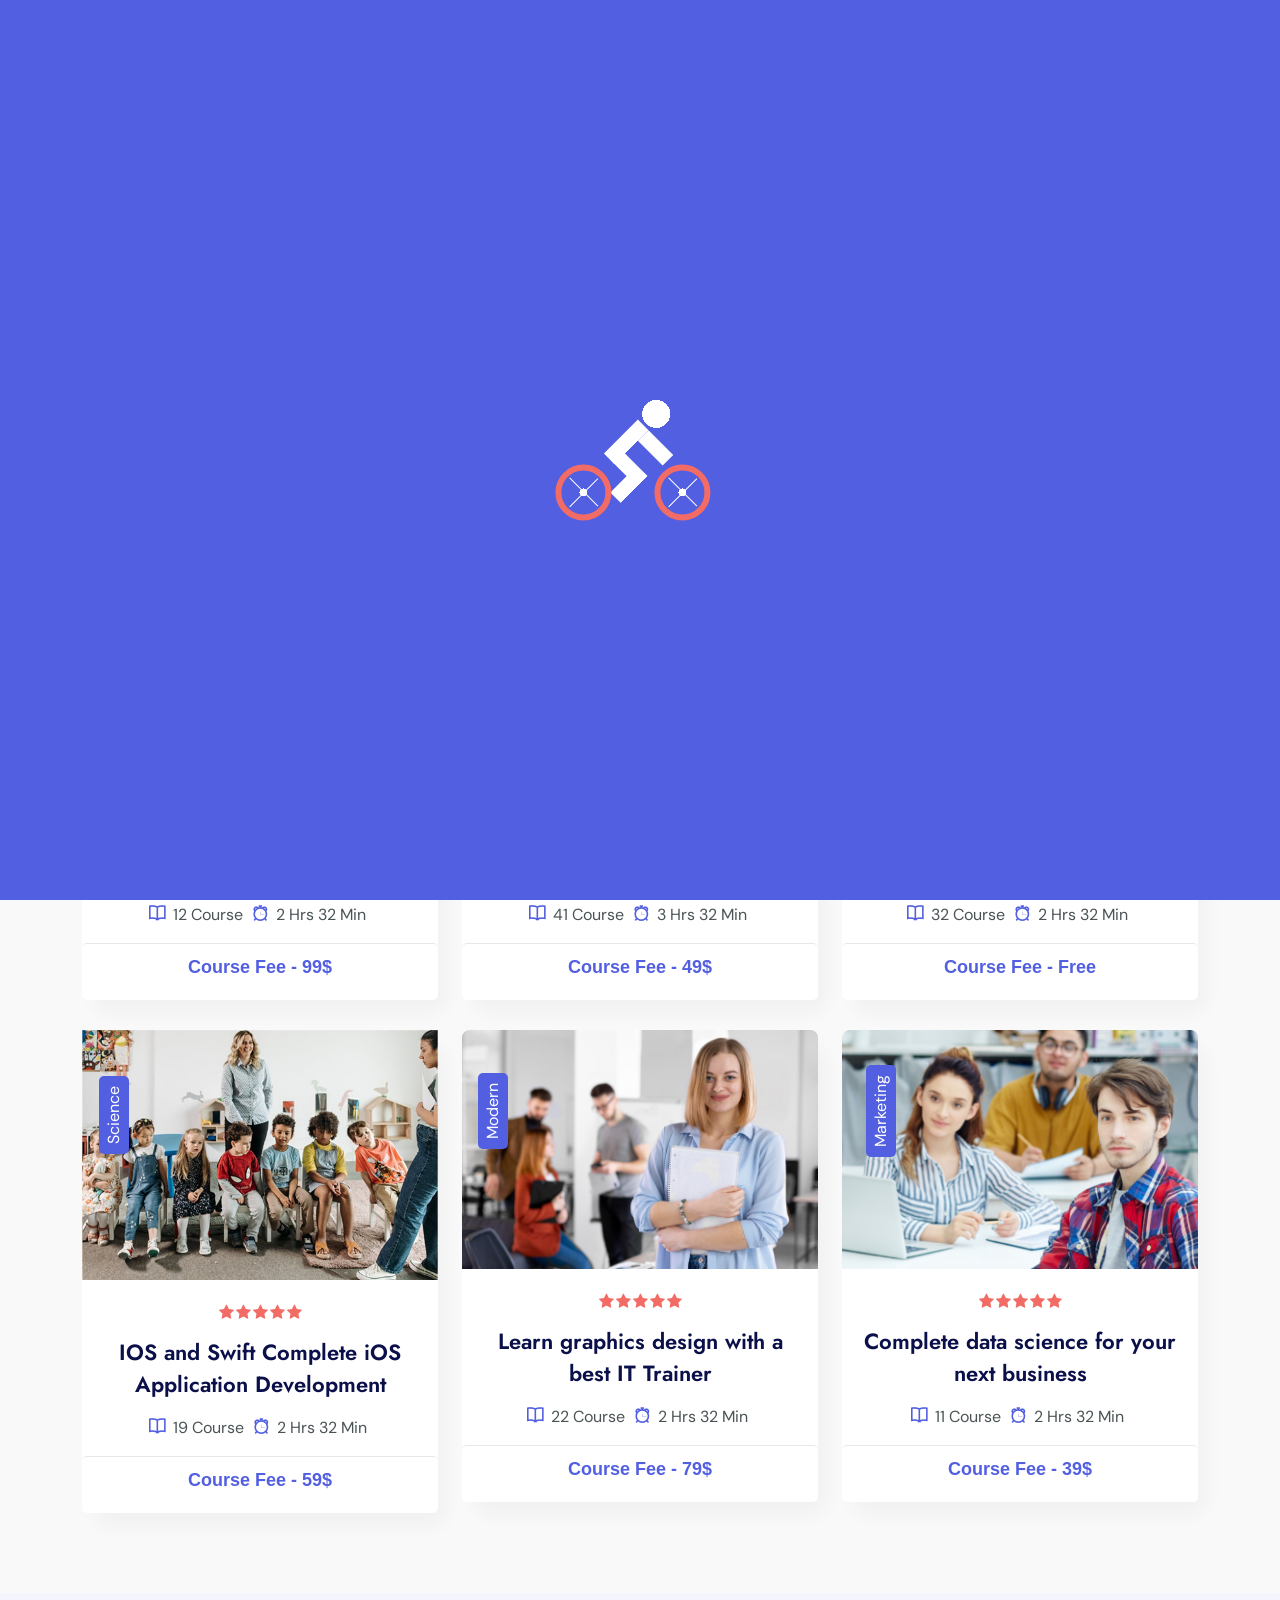
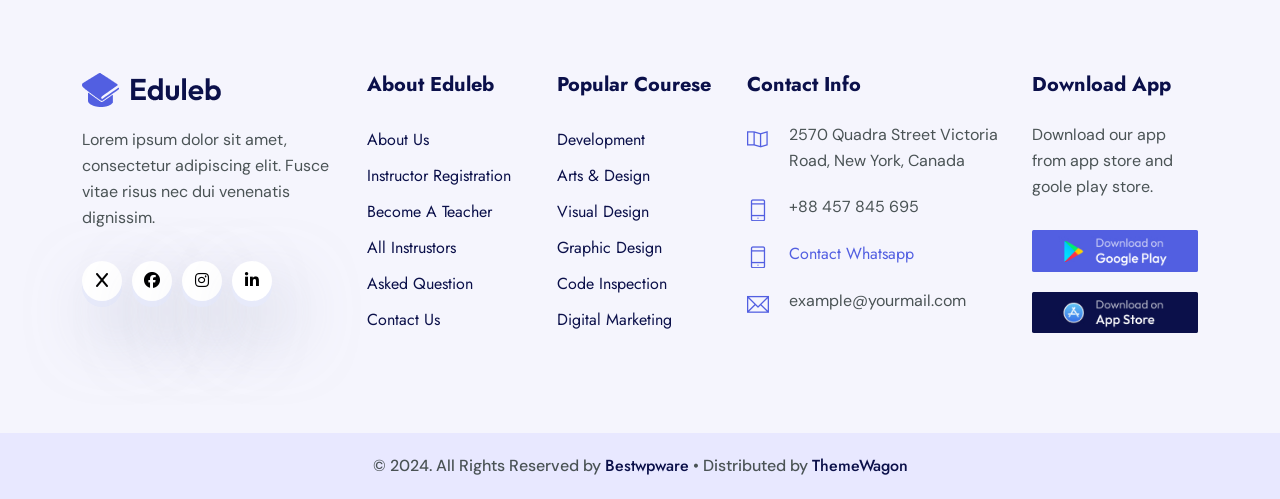
==== eduleb/etki-basarilar.html @ d85e1b31 "Dosya yapısı oluşturuldu ve sayfa altyapıları eklendi" ====
<!DOCTYPE html>
<html lang="en">

	<head>
		<!-- Meta -->
		<meta charset="utf-8">
		<meta http-equiv="X-UA-Compatible" content="IE=edge">
		<meta name="viewport" content="width=device-width, initial-scale=1, shrink-to-fit=no">
		<!-- The above 3 meta tags *must* come first in the head; any other head content must come *after* these tags -->
		<meta name="description" content="Eduleb - Education HTML Template">
		<meta name="keywords" content="agency, business, corporate, creative, html5, modern, multipurpose, One Page, parallax, startup">		
		<!-- SITE TITLE -->
		<title>Eduleb - Education HTML Template</title>			
		<!-- Latest Bootstrap min CSS -->
		<link rel="stylesheet" href="assets/bootstrap/css/bootstrap.min.css">		
		<!-- Google Font -->
		<link href="https://fonts.googleapis.com/css2?family=DM+Sans:ital,opsz,wght@0,9..40,100..1000;1,9..40,100..1000&display=swap" rel="stylesheet">
		<link href="https://fonts.googleapis.com/css2?family=Jost:ital,wght@0,100..900;1,100..900&display=swap" rel="stylesheet">
		<!-- Font Awesome CSS -->
		<link rel="stylesheet" href="https://cdnjs.cloudflare.com/ajax/libs/font-awesome/6.5.2/css/all.min.css">
		<link rel="stylesheet" href="assets/fonts/font-awesome.min.css">
		<link rel="stylesheet" href="assets/fonts/themify-icons.css">
		<!--- owl carousel Css-->
		<link rel="stylesheet" href="assets/owlcarousel/css/owl.carousel.css">
		<link rel="stylesheet" href="assets/owlcarousel/css/owl.theme.css">	
		<!--jquery-simple-mobilemenu Css-->
        <link rel="stylesheet" href="assets/css/jquery-simple-mobilemenu.css">			
		<!-- MAGNIFIC CSS -->
		<link rel="stylesheet" href="assets/css/magnific-popup.css">		
		<!-- animate CSS -->
		<link rel="stylesheet" href="assets/css/animate.css">	
		<!-- Style CSS -->					
		<link rel="stylesheet" href="assets/css/style.css">					
		<!-- HTML5 shim and Respond.js IE8 support of HTML5 elements and media queries -->
		<!-- WARNING: Respond.js doesn't work if you view the page via file:// -->
		<!--[if lt IE 9]>
		  <script src="https://oss.maxcdn.com/html5shiv/3.7.2/html5shiv.min.js"></script>
		  <script src="https://oss.maxcdn.com/respond/1.4.2/respond.min.js"></script>
		<![endif]-->
	</head>
	
    <body data-spy="scroll" data-offset="80">

		<!-- START PRELOADER -->
		<div class="preloaders">
			<span class="loader"></span>
		</div>
		<!-- END PRELOADER -->		

		<!-- START NAVBAR -->  
		<div id="navigation" class="navbar-light bg-faded site-navigation">
			<div class="container-fluid">
				<div class="row">
					<div class="col-20 align-self-center">
						<div class="site-logo">
							<a href="index.html"><img src="assets/img/logo.png" alt=""></a>          				
						</div>
					</div><!--- END Col -->
					
					<div class="col-60 d-flex">
						<nav id="main-menu">
							<ul>
								<li class="menu-item-has-children"><a href="#">Home</a>
									<ul>										
										<li><a href="index.html">Home 01</a></li>
										<li><a href="index2.html">Home 02</a></li>
									</ul>
								</li>
								<li><a href="about.html">About</a></li>				  				  
								<li class="menu-item-has-children"><a href="course.html">Course</a>
									<ul>										
										<li><a href="course.html">Course</a></li>
										<li><a href="course_details.html">Course Details</a></li>
									</ul>
								</li>								
								<li class="menu-item-has-children"><a href="#">Pages</a>
									<ul>										
										<li><a href="instructor.html">Instructor</a></li>
										<li><a href="ins_details.html">Instructor Details</a></li>
										<li><a href="pricing.html">Pricing Plan</a></li>
										<li><a href="faq.html">Faq Page</a></li>			
										<li><a href="404.html">404</a></li>				
									</ul>
								</li>							
								<li class="menu-item-has-children"><a href="blog.html">Blog</a>
									<ul>										
										<li><a href="blog.html">Blog</a></li>
										<li><a href="blog_single.html">Blog Details</a></li>
									</ul>
								</li>							  
								<li><a href="contact.html">Contact</a></li>
							</ul>
						</nav>
					</div><!--- END Col -->
					
					<div class="col-20 d-none d-xl-block text-end align-self-center">
						<a href="#" class="header-btn">Sign In</a>
						<a href="contact.html" class="btn_one">Sign Up</a>
					</div><!--- END Col -->
					
					<ul class="mobile_menu">						
						<li><a href="#">Home</a>
							<ul class="sub-menu">										
								<li><a href="index.html">Home 01</a></li>
								<li><a href="index2.html">Home 02</a></li>						
							</ul>
						</li>	
						<li><a href="about.html">About</a></li>						
						<li><a href="#">Course</a>
							<ul class="sub-menu">										
								<li><a href="course.html">Course</a></li>
								<li><a href="course_details.html">Course Deails</a></li>									
							</ul>
						</li>
						<li><a href="#">Pages</a>
							<ul class="sub-menu">									
								<li><a href="instructor.html">Instructor</a></li>
								<li><a href="ins_details.html">Instructor Details</a></li>
								<li><a href="pricing.html">Pricing Plan</a></li>
								<li><a href="faq.html">Faq Page</a></li>			
								<li><a href="404.html">404</a></li>							
							</ul>
						</li>			
						<li><a href="blog.html">Blog</a>
							<ul class="sub-menu">										
								<li><a href="blog.html">Blog</a></li>
								<li><a href="blog_single.html">Blog Details</a></li>
							</ul>
						</li>						
						<li><a href="contact.html">Contact</a></li>
					</ul>			
				</div><!--- END ROW -->
			</div><!--- END CONTAINER -->
		</div> 	  
		<!-- END NAVBAR -->		

		<!-- START SECTION TOP -->
		<section class="section-top">
			<div class="container">
				<div class="col-lg-10 offset-lg-1 text-center">
					<div class="section-top-title wow fadeInRight" data-wow-duration="1s" data-wow-delay="0.3s" data-wow-offset="0">
						<h1>All Course</h1>
						<ul>
							<li><a href="index.html">Home</a></li>
							<li> / Course</li>
						</ul>
					</div><!-- //.HERO-TEXT -->
				</div><!--- END COL -->
			</div><!--- END CONTAINER -->
		</section>	
		<!-- END SECTION TOP -->
		
		<!-- START COURSE -->
		<section class="home_course section-padding">
			<div class="container">			
				<div class="row">
					<div class="col-lg-4 col-sm-6 col-xs-12">
						<div class="single_course">
							<div class="single_c_img">
								<img src="assets/img/course/1.png" class="img-fluid" alt="course-image" />
								<span>Education</span>
							</div>
							<i class="fa fa-star"></i><i class="fa fa-star"></i><i class="fa fa-star"></i><i class="fa fa-star"></i><i class="fa fa-star"></i>
							<h4><a href="course.html">Complete User fundamentals beginners to advanced</a></h4>
							<p><span class="ti-book"> </span> 12 Course</p>
							<p><span class="ti-alarm-clock"> </span>2 Hrs 32 Min</p>
							<div class="price">Course Fee - 99$</div>
						</div>
					</div><!-- END COL -->
					<div class="col-lg-4 col-sm-6 col-xs-12">
						<div class="single_course">
							<div class="single_c_img">
								<img src="assets/img/course/2.png" class="img-fluid" alt="course-image" />
								<span>UI/UX</span>
							</div>
							<i class="fa fa-star"></i><i class="fa fa-star"></i><i class="fa fa-star"></i><i class="fa fa-star"></i><i class="fa fa-star"></i>
							<h4><a href="course.html">Advanced Android 12 & Kotlin Development Course</a></h4>
							<p><span class="ti-book"> </span> 41 Course</p>
							<p><span class="ti-alarm-clock"> </span>3 Hrs 32 Min</p>
							<div class="price">Course Fee - 49$</div>
						</div>
					</div><!-- END COL -->
					<div class="col-lg-4 col-sm-6 col-xs-12">
						<div class="single_course">
							<div class="single_c_img">
								<img src="assets/img/course/3.png" class="img-fluid" alt="course-image" />
								<span>Lifestyle</span>
							</div>
							<i class="fa fa-star"></i><i class="fa fa-star"></i><i class="fa fa-star"></i><i class="fa fa-star"></i><i class="fa fa-star"></i>
							<h4><a href="course.html">Complete HTML, CSS and Javascript Course</a></h4>
							<p><span class="ti-book"> </span> 32 Course</p>
							<p><span class="ti-alarm-clock"> </span>2 Hrs 32 Min</p>
							<div class="price">Course Fee - Free</div>
						</div>
					</div><!-- END COL -->
					<div class="col-lg-4 col-sm-6 col-xs-12">
						<div class="single_course">
							<div class="single_c_img">
								<img src="assets/img/course/4.png" class="img-fluid" alt="course-image" />
								<span>Science</span>
							</div>
							<i class="fa fa-star"></i><i class="fa fa-star"></i><i class="fa fa-star"></i><i class="fa fa-star"></i><i class="fa fa-star"></i>
							<h4><a href="course.html">IOS and Swift Complete iOS Application Development</a></h4>
							<p><span class="ti-book"> </span> 19 Course</p>
							<p><span class="ti-alarm-clock"> </span>2 Hrs 32 Min</p>
							<div class="price">Course Fee - 59$</div>
						</div>
					</div><!-- END COL -->
					<div class="col-lg-4 col-sm-6 col-xs-12">
						<div class="single_course">
							<div class="single_c_img">
								<img src="assets/img/course/5.png" class="img-fluid" alt="course-image" />
								<span>Modern</span>
							</div>
							<i class="fa fa-star"></i><i class="fa fa-star"></i><i class="fa fa-star"></i><i class="fa fa-star"></i><i class="fa fa-star"></i>
							<h4><a href="course.html">Learn graphics design with a best IT Trainer</a></h4>
							<p><span class="ti-book"> </span> 22 Course</p>
							<p><span class="ti-alarm-clock"> </span>2 Hrs 32 Min</p>
							<div class="price">Course Fee - 79$</div>
						</div>
					</div><!-- END COL -->
					<div class="col-lg-4 col-sm-6 col-xs-12">
						<div class="single_course">
							<div class="single_c_img">
								<img src="assets/img/course/6.png" class="img-fluid" alt="course-image" />
								<span>Marketing</span>
							</div>
							<i class="fa fa-star"></i><i class="fa fa-star"></i><i class="fa fa-star"></i><i class="fa fa-star"></i><i class="fa fa-star"></i>
							<h4><a href="course.html">Complete data science for your next business</a></h4>
							<p><span class="ti-book"> </span> 11 Course</p>
							<p><span class="ti-alarm-clock"> </span>2 Hrs 32 Min</p>
							<div class="price">Course Fee - 39$</div>
						</div>
					</div><!-- END COL -->						
				</div><!--- END ROW -->
			</div><!--- END CONTAINER -->		
		</section>
		<!-- END COURSE -->		
		
		<!-- START FOOTER -->
		<div class="footer section-padding">
			<div class="container">				
				<div class="row">						
					<div class="col-lg-3 col-sm-6 col-xs-12">
						<div class="single_footer">
							<a href="index.html"><img src="assets/img/logo.png" alt=""></a>         
							<p>Lorem ipsum dolor sit amet, consectetur adipiscing elit. Fusce vitae risus nec dui venenatis dignissim.</p>
							<div class="social_profile">
								<ul>
									<li><a class="f_facebook" href="#"><i class="fa-solid fa-x"></i></a></li>
									<li><a class="f_twitter" href="#"><i class="fa-brands fa-facebook-f"></i></a></li>
									<li><a class="f_instagram"href="#"><i class="fa-brands fa-instagram"></i></a></li>
									<li><a class="f_linkedin" href="#"><i class="fa-brands fa-linkedin-in"></i></a></li>
								</ul>
							</div>
						</div>			
					</div><!--- END COL -->						
					<div class="col-lg-2 col-sm-6 col-xs-12">
						<div class="single_footer">
							<h4>About Eduleb</h4>
							<ul>
								<li><a href="#">About us</a></li>
								<li><a href="#">Instructor Registration</a></li>
								<li><a href="#">Become A Teacher</a></li>
								<li><a href="#">All Instrustors</a></li>
								<li><a href="#">Asked Question</a></li>
								<li><a href="#">Contact us</a></li>
							</ul>
						</div>
					</div><!--- END COL -->	
					<div class="col-lg-2 col-sm-6 col-xs-12">
						<div class="single_footer">
							<h4>Popular Courese</h4>
							<ul>
								<li><a href="#">Development</a></li>
								<li><a href="#">Arts & design</a></li>
								<li><a href="#">Visual Design</a></li>
								<li><a href="#">Graphic Design</a></li>
								<li><a href="#">Code Inspection</a></li>						
								<li><a href="#">Digital Marketing</a></li>						
							</ul>
						</div>
					</div><!--- END COL -->
					<div class="col-lg-3 col-sm-6 col-xs-12">
						<div class="single_footer">
							<h4>Contact Info</h4>
							<div class="sf_contact">
								<span class="ti-map"></span>
								<p>2570 Quadra Street Victoria Road, New York, Canada</p>
							</div>
							<div class="sf_contact">
								<span class="ti-mobile"></span>
								<p>+88 457 845 695</p>
							</div>
							<div class="sf_contact">
								<span class="ti-mobile"></span>
								<p><a href="tel:+88457845695">Contact Whatsapp</a></p>
							</div>
							<div class="sf_contact">
								<span class="ti-email"></span>
								<p>example@yourmail.com</p>
							</div>
						</div>
					</div><!--- END COL -->						
					<div class="col-lg-2 col-sm-6 col-xs-12">
						<div class="single_footer">
							<h4>Download App</h4>
							<p>Download our app from app store and goole play store.</p>
							<a href="index.html"><img src="assets/img/google-play.jpg" class="foot_img" alt=""></a>  
							<a href="index.html"><img src="assets/img/app-store.jpg" class="foot_img" alt=""></a>  
						</div>
					</div><!--- END COL -->	
				</div><!--- END ROW -->					
			</div><!--- END CONTAINER -->
		</div>
		<!-- END FOOTER -->	

		<!-- START FOOTER COPYRIGHT -->	
		<div class="foot_copy">
			<div class="footer_copyright">
				<p>&copy; 2024. All Rights Reserved by <a href="https://bestwpware.com/">Bestwpware</a> • Distributed by <a href="https://themewagon.com">ThemeWagon</a></p>
			</div>	
		</div>
		<!-- END FOOTER COPYRIGHT -->	
	
	<!-- Latest jQuery -->
		<script src="assets/js/jquery-1.12.4.min.js"></script>
	<!-- Latest compiled and minified Bootstrap -->
		<script src="assets/bootstrap/js/bootstrap.min.js"></script>
	<!-- modernizer JS -->		
		<script src="assets/js/modernizr-2.8.3.min.js"></script>	
	<!-- jquery-simple-mobilemenu.min -->
		<script src="assets/js/jquery-simple-mobilemenu.js"></script>		
	<!-- owl-carousel min js  -->
		<script src="assets/owlcarousel/js/owl.carousel.min.js"></script>					
	<!-- magnific-popup js -->               
		<script src="assets/js/jquery.magnific-popup.min.js"></script>						
	<!-- countTo js -->
		<script src="assets/js/jquery.inview.min.js"></script>								
	<!-- scrolltopcontrol js -->
		<script src="assets/js/scrolltopcontrol.js"></script>			
	<!-- WOW - Reveal Animations When You Scroll -->
		<script src="assets/js/wow.min.js"></script>				
	<!-- scripts js -->
		<script src="assets/js/scripts.js"></script>
    </body>
</html>
---- eduleb/assets/fonts/themify-icons.css ----
@font-face {
	font-family: 'themify';
	src:url('../fonts/themify.eot?-fvbane');
	src:url('../fonts/themify.eot?#iefix-fvbane') format('embedded-opentype'),
		url('../fonts/themify.woff?-fvbane') format('woff'),
		url('../fonts/themify.ttf?-fvbane') format('truetype'),
		url('../fonts/themify.svg?-fvbane#themify') format('svg');
	font-weight: normal;
	font-style: normal;
}

[class^="ti-"], [class*=" ti-"] {
	font-family: 'themify';
	speak: none;
	font-style: normal;
	font-weight: normal;
	font-variant: normal;
	text-transform: none;
	line-height: 1;

	/* Better Font Rendering =========== */
	-webkit-font-smoothing: antialiased;
	-moz-osx-font-smoothing: grayscale;
}

.ti-wand:before {
	content: "\e600";
}
.ti-volume:before {
	content: "\e601";
}
.ti-user:before {
	content: "\e602";
}
.ti-unlock:before {
	content: "\e603";
}
.ti-unlink:before {
	content: "\e604";
}
.ti-trash:before {
	content: "\e605";
}
.ti-thought:before {
	content: "\e606";
}
.ti-target:before {
	content: "\e607";
}
.ti-tag:before {
	content: "\e608";
}
.ti-tablet:before {
	content: "\e609";
}
.ti-star:before {
	content: "\e60a";
}
.ti-spray:before {
	content: "\e60b";
}
.ti-signal:before {
	content: "\e60c";
}
.ti-shopping-cart:before {
	content: "\e60d";
}
.ti-shopping-cart-full:before {
	content: "\e60e";
}
.ti-settings:before {
	content: "\e60f";
}
.ti-search:before {
	content: "\e610";
}
.ti-zoom-in:before {
	content: "\e611";
}
.ti-zoom-out:before {
	content: "\e612";
}
.ti-cut:before {
	content: "\e613";
}
.ti-ruler:before {
	content: "\e614";
}
.ti-ruler-pencil:before {
	content: "\e615";
}
.ti-ruler-alt:before {
	content: "\e616";
}
.ti-bookmark:before {
	content: "\e617";
}
.ti-bookmark-alt:before {
	content: "\e618";
}
.ti-reload:before {
	content: "\e619";
}
.ti-plus:before {
	content: "\e61a";
}
.ti-pin:before {
	content: "\e61b";
}
.ti-pencil:before {
	content: "\e61c";
}
.ti-pencil-alt:before {
	content: "\e61d";
}
.ti-paint-roller:before {
	content: "\e61e";
}
.ti-paint-bucket:before {
	content: "\e61f";
}
.ti-na:before {
	content: "\e620";
}
.ti-mobile:before {
	content: "\e621";
}
.ti-minus:before {
	content: "\e622";
}
.ti-medall:before {
	content: "\e623";
}
.ti-medall-alt:before {
	content: "\e624";
}
.ti-marker:before {
	content: "\e625";
}
.ti-marker-alt:before {
	content: "\e626";
}
.ti-arrow-up:before {
	content: "\e627";
}
.ti-arrow-right:before {
	content: "\e628";
}
.ti-arrow-left:before {
	content: "\e629";
}
.ti-arrow-down:before {
	content: "\e62a";
}
.ti-lock:before {
	content: "\e62b";
}
.ti-location-arrow:before {
	content: "\e62c";
}
.ti-link:before {
	content: "\e62d";
}
.ti-layout:before {
	content: "\e62e";
}
.ti-layers:before {
	content: "\e62f";
}
.ti-layers-alt:before {
	content: "\e630";
}
.ti-key:before {
	content: "\e631";
}
.ti-import:before {
	content: "\e632";
}
.ti-image:before {
	content: "\e633";
}
.ti-heart:before {
	content: "\e634";
}
.ti-heart-broken:before {
	content: "\e635";
}
.ti-hand-stop:before {
	content: "\e636";
}
.ti-hand-open:before {
	content: "\e637";
}
.ti-hand-drag:before {
	content: "\e638";
}
.ti-folder:before {
	content: "\e639";
}
.ti-flag:before {
	content: "\e63a";
}
.ti-flag-alt:before {
	content: "\e63b";
}
.ti-flag-alt-2:before {
	content: "\e63c";
}
.ti-eye:before {
	content: "\e63d";
}
.ti-export:before {
	content: "\e63e";
}
.ti-exchange-vertical:before {
	content: "\e63f";
}
.ti-desktop:before {
	content: "\e640";
}
.ti-cup:before {
	content: "\e641";
}
.ti-crown:before {
	content: "\e642";
}
.ti-comments:before {
	content: "\e643";
}
.ti-comment:before {
	content: "\e644";
}
.ti-comment-alt:before {
	content: "\e645";
}
.ti-close:before {
	content: "\e646";
}
.ti-clip:before {
	content: "\e647";
}
.ti-angle-up:before {
	content: "\e648";
}
.ti-angle-right:before {
	content: "\e649";
}
.ti-angle-left:before {
	content: "\e64a";
}
.ti-angle-down:before {
	content: "\e64b";
}
.ti-check:before {
	content: "\e64c";
}
.ti-check-box:before {
	content: "\e64d";
}
.ti-camera:before {
	content: "\e64e";
}
.ti-announcement:before {
	content: "\e64f";
}
.ti-brush:before {
	content: "\e650";
}
.ti-briefcase:before {
	content: "\e651";
}
.ti-bolt:before {
	content: "\e652";
}
.ti-bolt-alt:before {
	content: "\e653";
}
.ti-blackboard:before {
	content: "\e654";
}
.ti-bag:before {
	content: "\e655";
}
.ti-move:before {
	content: "\e656";
}
.ti-arrows-vertical:before {
	content: "\e657";
}
.ti-arrows-horizontal:before {
	content: "\e658";
}
.ti-fullscreen:before {
	content: "\e659";
}
.ti-arrow-top-right:before {
	content: "\e65a";
}
.ti-arrow-top-left:before {
	content: "\e65b";
}
.ti-arrow-circle-up:before {
	content: "\e65c";
}
.ti-arrow-circle-right:before {
	content: "\e65d";
}
.ti-arrow-circle-left:before {
	content: "\e65e";
}
.ti-arrow-circle-down:before {
	content: "\e65f";
}
.ti-angle-double-up:before {
	content: "\e660";
}
.ti-angle-double-right:before {
	content: "\e661";
}
.ti-angle-double-left:before {
	content: "\e662";
}
.ti-angle-double-down:before {
	content: "\e663";
}
.ti-zip:before {
	content: "\e664";
}
.ti-world:before {
	content: "\e665";
}
.ti-wheelchair:before {
	content: "\e666";
}
.ti-view-list:before {
	content: "\e667";
}
.ti-view-list-alt:before {
	content: "\e668";
}
.ti-view-grid:before {
	content: "\e669";
}
.ti-uppercase:before {
	content: "\e66a";
}
.ti-upload:before {
	content: "\e66b";
}
.ti-underline:before {
	content: "\e66c";
}
.ti-truck:before {
	content: "\e66d";
}
.ti-timer:before {
	content: "\e66e";
}
.ti-ticket:before {
	content: "\e66f";
}
.ti-thumb-up:before {
	content: "\e670";
}
.ti-thumb-down:before {
	content: "\e671";
}
.ti-text:before {
	content: "\e672";
}
.ti-stats-up:before {
	content: "\e673";
}
.ti-stats-down:before {
	content: "\e674";
}
.ti-split-v:before {
	content: "\e675";
}
.ti-split-h:before {
	content: "\e676";
}
.ti-smallcap:before {
	content: "\e677";
}
.ti-shine:before {
	content: "\e678";
}
.ti-shift-right:before {
	content: "\e679";
}
.ti-shift-left:before {
	content: "\e67a";
}
.ti-shield:before {
	content: "\e67b";
}
.ti-notepad:before {
	content: "\e67c";
}
.ti-server:before {
	content: "\e67d";
}
.ti-quote-right:before {
	content: "\e67e";
}
.ti-quote-left:before {
	content: "\e67f";
}
.ti-pulse:before {
	content: "\e680";
}
.ti-printer:before {
	content: "\e681";
}
.ti-power-off:before {
	content: "\e682";
}
.ti-plug:before {
	content: "\e683";
}
.ti-pie-chart:before {
	content: "\e684";
}
.ti-paragraph:before {
	content: "\e685";
}
.ti-panel:before {
	content: "\e686";
}
.ti-package:before {
	content: "\e687";
}
.ti-music:before {
	content: "\e688";
}
.ti-music-alt:before {
	content: "\e689";
}
.ti-mouse:before {
	content: "\e68a";
}
.ti-mouse-alt:before {
	content: "\e68b";
}
.ti-money:before {
	content: "\e68c";
}
.ti-microphone:before {
	content: "\e68d";
}
.ti-menu:before {
	content: "\e68e";
}
.ti-menu-alt:before {
	content: "\e68f";
}
.ti-map:before {
	content: "\e690";
}
.ti-map-alt:before {
	content: "\e691";
}
.ti-loop:before {
	content: "\e692";
}
.ti-location-pin:before {
	content: "\e693";
}
.ti-list:before {
	content: "\e694";
}
.ti-light-bulb:before {
	content: "\e695";
}
.ti-Italic:before {
	content: "\e696";
}
.ti-info:before {
	content: "\e697";
}
.ti-infinite:before {
	content: "\e698";
}
.ti-id-badge:before {
	content: "\e699";
}
.ti-hummer:before {
	content: "\e69a";
}
.ti-home:before {
	content: "\e69b";
}
.ti-help:before {
	content: "\e69c";
}
.ti-headphone:before {
	content: "\e69d";
}
.ti-harddrives:before {
	content: "\e69e";
}
.ti-harddrive:before {
	content: "\e69f";
}
.ti-gift:before {
	content: "\e6a0";
}
.ti-game:before {
	content: "\e6a1";
}
.ti-filter:before {
	content: "\e6a2";
}
.ti-files:before {
	content: "\e6a3";
}
.ti-file:before {
	content: "\e6a4";
}
.ti-eraser:before {
	content: "\e6a5";
}
.ti-envelope:before {
	content: "\e6a6";
}
.ti-download:before {
	content: "\e6a7";
}
.ti-direction:before {
	content: "\e6a8";
}
.ti-direction-alt:before {
	content: "\e6a9";
}
.ti-dashboard:before {
	content: "\e6aa";
}
.ti-control-stop:before {
	content: "\e6ab";
}
.ti-control-shuffle:before {
	content: "\e6ac";
}
.ti-control-play:before {
	content: "\e6ad";
}
.ti-control-pause:before {
	content: "\e6ae";
}
.ti-control-forward:before {
	content: "\e6af";
}
.ti-control-backward:before {
	content: "\e6b0";
}
.ti-cloud:before {
	content: "\e6b1";
}
.ti-cloud-up:before {
	content: "\e6b2";
}
.ti-cloud-down:before {
	content: "\e6b3";
}
.ti-clipboard:before {
	content: "\e6b4";
}
.ti-car:before {
	content: "\e6b5";
}
.ti-calendar:before {
	content: "\e6b6";
}
.ti-book:before {
	content: "\e6b7";
}
.ti-bell:before {
	content: "\e6b8";
}
.ti-basketball:before {
	content: "\e6b9";
}
.ti-bar-chart:before {
	content: "\e6ba";
}
.ti-bar-chart-alt:before {
	content: "\e6bb";
}
.ti-back-right:before {
	content: "\e6bc";
}
.ti-back-left:before {
	content: "\e6bd";
}
.ti-arrows-corner:before {
	content: "\e6be";
}
.ti-archive:before {
	content: "\e6bf";
}
.ti-anchor:before {
	content: "\e6c0";
}
.ti-align-right:before {
	content: "\e6c1";
}
.ti-align-left:before {
	content: "\e6c2";
}
.ti-align-justify:before {
	content: "\e6c3";
}
.ti-align-center:before {
	content: "\e6c4";
}
.ti-alert:before {
	content: "\e6c5";
}
.ti-alarm-clock:before {
	content: "\e6c6";
}
.ti-agenda:before {
	content: "\e6c7";
}
.ti-write:before {
	content: "\e6c8";
}
.ti-window:before {
	content: "\e6c9";
}
.ti-widgetized:before {
	content: "\e6ca";
}
.ti-widget:before {
	content: "\e6cb";
}
.ti-widget-alt:before {
	content: "\e6cc";
}
.ti-wallet:before {
	content: "\e6cd";
}
.ti-video-clapper:before {
	content: "\e6ce";
}
.ti-video-camera:before {
	content: "\e6cf";
}
.ti-vector:before {
	content: "\e6d0";
}
.ti-themify-logo:before {
	content: "\e6d1";
}
.ti-themify-favicon:before {
	content: "\e6d2";
}
.ti-themify-favicon-alt:before {
	content: "\e6d3";
}
.ti-support:before {
	content: "\e6d4";
}
.ti-stamp:before {
	content: "\e6d5";
}
.ti-split-v-alt:before {
	content: "\e6d6";
}
.ti-slice:before {
	content: "\e6d7";
}
.ti-shortcode:before {
	content: "\e6d8";
}
.ti-shift-right-alt:before {
	content: "\e6d9";
}
.ti-shift-left-alt:before {
	content: "\e6da";
}
.ti-ruler-alt-2:before {
	content: "\e6db";
}
.ti-receipt:before {
	content: "\e6dc";
}
.ti-pin2:before {
	content: "\e6dd";
}
.ti-pin-alt:before {
	content: "\e6de";
}
.ti-pencil-alt2:before {
	content: "\e6df";
}
.ti-palette:before {
	content: "\e6e0";
}
.ti-more:before {
	content: "\e6e1";
}
.ti-more-alt:before {
	content: "\e6e2";
}
.ti-microphone-alt:before {
	content: "\e6e3";
}
.ti-magnet:before {
	content: "\e6e4";
}
.ti-line-double:before {
	content: "\e6e5";
}
.ti-line-dotted:before {
	content: "\e6e6";
}
.ti-line-dashed:before {
	content: "\e6e7";
}
.ti-layout-width-full:before {
	content: "\e6e8";
}
.ti-layout-width-default:before {
	content: "\e6e9";
}
.ti-layout-width-default-alt:before {
	content: "\e6ea";
}
.ti-layout-tab:before {
	content: "\e6eb";
}
.ti-layout-tab-window:before {
	content: "\e6ec";
}
.ti-layout-tab-v:before {
	content: "\e6ed";
}
.ti-layout-tab-min:before {
	content: "\e6ee";
}
.ti-layout-slider:before {
	content: "\e6ef";
}
.ti-layout-slider-alt:before {
	content: "\e6f0";
}
.ti-layout-sidebar-right:before {
	content: "\e6f1";
}
.ti-layout-sidebar-none:before {
	content: "\e6f2";
}
.ti-layout-sidebar-left:before {
	content: "\e6f3";
}
.ti-layout-placeholder:before {
	content: "\e6f4";
}
.ti-layout-menu:before {
	content: "\e6f5";
}
.ti-layout-menu-v:before {
	content: "\e6f6";
}
.ti-layout-menu-separated:before {
	content: "\e6f7";
}
.ti-layout-menu-full:before {
	content: "\e6f8";
}
.ti-layout-media-right-alt:before {
	content: "\e6f9";
}
.ti-layout-media-right:before {
	content: "\e6fa";
}
.ti-layout-media-overlay:before {
	content: "\e6fb";
}
.ti-layout-media-overlay-alt:before {
	content: "\e6fc";
}
.ti-layout-media-overlay-alt-2:before {
	content: "\e6fd";
}
.ti-layout-media-left-alt:before {
	content: "\e6fe";
}
.ti-layout-media-left:before {
	content: "\e6ff";
}
.ti-layout-media-center-alt:before {
	content: "\e700";
}
.ti-layout-media-center:before {
	content: "\e701";
}
.ti-layout-list-thumb:before {
	content: "\e702";
}
.ti-layout-list-thumb-alt:before {
	content: "\e703";
}
.ti-layout-list-post:before {
	content: "\e704";
}
.ti-layout-list-large-image:before {
	content: "\e705";
}
.ti-layout-line-solid:before {
	content: "\e706";
}
.ti-layout-grid4:before {
	content: "\e707";
}
.ti-layout-grid3:before {
	content: "\e708";
}
.ti-layout-grid2:before {
	content: "\e709";
}
.ti-layout-grid2-thumb:before {
	content: "\e70a";
}
.ti-layout-cta-right:before {
	content: "\e70b";
}
.ti-layout-cta-left:before {
	content: "\e70c";
}
.ti-layout-cta-center:before {
	content: "\e70d";
}
.ti-layout-cta-btn-right:before {
	content: "\e70e";
}
.ti-layout-cta-btn-left:before {
	content: "\e70f";
}
.ti-layout-column4:before {
	content: "\e710";
}
.ti-layout-column3:before {
	content: "\e711";
}
.ti-layout-column2:before {
	content: "\e712";
}
.ti-layout-accordion-separated:before {
	content: "\e713";
}
.ti-layout-accordion-merged:before {
	content: "\e714";
}
.ti-layout-accordion-list:before {
	content: "\e715";
}
.ti-ink-pen:before {
	content: "\e716";
}
.ti-info-alt:before {
	content: "\e717";
}
.ti-help-alt:before {
	content: "\e718";
}
.ti-headphone-alt:before {
	content: "\e719";
}
.ti-hand-point-up:before {
	content: "\e71a";
}
.ti-hand-point-right:before {
	content: "\e71b";
}
.ti-hand-point-left:before {
	content: "\e71c";
}
.ti-hand-point-down:before {
	content: "\e71d";
}
.ti-gallery:before {
	content: "\e71e";
}
.ti-face-smile:before {
	content: "\e71f";
}
.ti-face-sad:before {
	content: "\e720";
}
.ti-credit-card:before {
	content: "\e721";
}
.ti-control-skip-forward:before {
	content: "\e722";
}
.ti-control-skip-backward:before {
	content: "\e723";
}
.ti-control-record:before {
	content: "\e724";
}
.ti-control-eject:before {
	content: "\e725";
}
.ti-comments-smiley:before {
	content: "\e726";
}
.ti-brush-alt:before {
	content: "\e727";
}
.ti-youtube:before {
	content: "\e728";
}
.ti-vimeo:before {
	content: "\e729";
}
.ti-twitter:before {
	content: "\e72a";
}
.ti-time:before {
	content: "\e72b";
}
.ti-tumblr:before {
	content: "\e72c";
}
.ti-skype:before {
	content: "\e72d";
}
.ti-share:before {
	content: "\e72e";
}
.ti-share-alt:before {
	content: "\e72f";
}
.ti-rocket:before {
	content: "\e730";
}
.ti-pinterest:before {
	content: "\e731";
}
.ti-new-window:before {
	content: "\e732";
}
.ti-microsoft:before {
	content: "\e733";
}
.ti-list-ol:before {
	content: "\e734";
}
.ti-linkedin:before {
	content: "\e735";
}
.ti-layout-sidebar-2:before {
	content: "\e736";
}
.ti-layout-grid4-alt:before {
	content: "\e737";
}
.ti-layout-grid3-alt:before {
	content: "\e738";
}
.ti-layout-grid2-alt:before {
	content: "\e739";
}
.ti-layout-column4-alt:before {
	content: "\e73a";
}
.ti-layout-column3-alt:before {
	content: "\e73b";
}
.ti-layout-column2-alt:before {
	content: "\e73c";
}
.ti-instagram:before {
	content: "\e73d";
}
.ti-google:before {
	content: "\e73e";
}
.ti-github:before {
	content: "\e73f";
}
.ti-flickr:before {
	content: "\e740";
}
.ti-facebook:before {
	content: "\e741";
}
.ti-dropbox:before {
	content: "\e742";
}
.ti-dribbble:before {
	content: "\e743";
}
.ti-apple:before {
	content: "\e744";
}
.ti-android:before {
	content: "\e745";
}
.ti-save:before {
	content: "\e746";
}
.ti-save-alt:before {
	content: "\e747";
}
.ti-yahoo:before {
	content: "\e748";
}
.ti-wordpress:before {
	content: "\e749";
}
.ti-vimeo-alt:before {
	content: "\e74a";
}
.ti-twitter-alt:before {
	content: "\e74b";
}
.ti-tumblr-alt:before {
	content: "\e74c";
}
.ti-trello:before {
	content: "\e74d";
}
.ti-stack-overflow:before {
	content: "\e74e";
}
.ti-soundcloud:before {
	content: "\e74f";
}
.ti-sharethis:before {
	content: "\e750";
}
.ti-sharethis-alt:before {
	content: "\e751";
}
.ti-reddit:before {
	content: "\e752";
}
.ti-pinterest-alt:before {
	content: "\e753";
}
.ti-microsoft-alt:before {
	content: "\e754";
}
.ti-linux:before {
	content: "\e755";
}
.ti-jsfiddle:before {
	content: "\e756";
}
.ti-joomla:before {
	content: "\e757";
}
.ti-html5:before {
	content: "\e758";
}
.ti-flickr-alt:before {
	content: "\e759";
}
.ti-email:before {
	content: "\e75a";
}
.ti-drupal:before {
	content: "\e75b";
}
.ti-dropbox-alt:before {
	content: "\e75c";
}
.ti-css3:before {
	content: "\e75d";
}
.ti-rss:before {
	content: "\e75e";
}
.ti-rss-alt:before {
	content: "\e75f";
}
---- eduleb/assets/css/style.css ----
/*
Author       : theme_ocean
Template Name: Eduleb - Education HTML Template
Version      : 1.0
*/
/*=============================================================
    CSS INDEX
    =============================
    01. GENERAL STYLE (body, link color, section-title, preloader btn, overlay, section-padding etc)
    02. START NAVIGATION
    03. START HOME DESIGN
    04. START COUNTER DESIGN
    05. START TOP PROMO STYLE
    06. START ABOUT DESIGN
    07. START COURSE DESIGN
    08. START PARTNER & VIDEO DESIGN
    09. START TEAM DESIGN
    10. START REVIEWS DESIGN
    11. START BLOG DESIGN
    12. START FOOTER DESIGN
    13. START FREE COURSE+INSTRUCTOR CSS
    14. START PRICING DESIGN
    15. START CONTACT PAGE DESIGN
    16. START FAQ DESIGN
    17. START ERROR PAGE DESIGN
    18. START SECTION TOP DESIGN
  =============================================================*/
/*
* ----------------------------------------------------------------------------------------
* 01.GENERAL STYLE
* ----------------------------------------------------------------------------------------
*/
body {
	color: #4a5355;
	font-family: "DM Sans", sans-serif;
	font-size: 16px;
	font-weight: 400;
	line-height: 26px;
	background: #fff;
	overflow-x: hidden;
}

html,
body { height: 100%;position:relative;  }
h1,
h2,
h3,
h4,
h5,
h6 {
  letter-spacing: 0px;
  margin: 0px; 
  font-family: "Jost", sans-serif;
  color: #0b104a;
  font-weight: 400;
}
a {
font-family: "Jost", sans-serif;
text-decoration: none;
color: #0b104a;
-webkit-transition: all 0.2s ease 0s;
transition: all 0.2s ease 0s;
}
a:hover {
    color: #fff;
    text-decoration: none;
}
a:focus {
    outline: none;
    text-decoration: none;
}
p {
    margin-bottom: 0;
}
ul,
li {
    margin: 0;
    padding: 0;
}
::-moz-selection {
	background: #525fe1;
	color: #ffffff;
}
::selection {
	background: #525fe1;
	color: #ffffff;
}

fieldset {
    border: 0 none;
    margin: 0 auto;
    padding: 0;
}
/*START PRELOADER DESIGN*/
.preloaders {
  position: fixed;
  top: 50%;
  left: 50%;
  width: 100%;
  height: 100%;
  display: flex;
  align-items: center;
  justify-content: center;
  z-index: 99999;
  transform: translate(-50%, -50%);
  background: #525fe1;
}
.loader {
  width: 106px;
  height: 56px;
  display: block;
  margin: 30px auto;
  background-image: linear-gradient(#FFF 50px, transparent 0), linear-gradient(#FFF 50px, transparent 0), linear-gradient(#FFF 50px, transparent 0), linear-gradient(#FFF 50px, transparent 0), radial-gradient(circle 14px, #FFF 100%, transparent 0);
  background-size: 48px 15px , 15px 35px, 15px 35px, 25px 15px, 28px 28px;
  background-position: 25px 5px, 58px 20px, 25px 17px, 2px 37px, 76px 0px;
  background-repeat: no-repeat;
  position: relative;
  transform: rotate(-45deg);
  box-sizing: border-box;
}
.loader::after,
.loader::before {
  content: '';  
  position: absolute;
  width: 56px;
  height: 56px;
  border: 6px solid #f26b65;
  border-radius: 50%;
  left: -45px;
  top: -10px;
  background-repeat: no-repeat;
  background-image: linear-gradient(#FFF 64px, transparent 0), linear-gradient(#FFF 66px, transparent 0), radial-gradient(circle 4px, #FFF 100%, transparent 0);
  background-size: 40px 1px , 1px 40px, 8px 8px;
  background-position: center center;
  box-sizing: border-box;
  animation: rotation 0.3s linear infinite;
}
.loader::before {
  left: 25px;
  top: 60px;
}

@keyframes rotation {
  0% {
    transform: rotate(0deg);
  }
  100% {
    transform: rotate(360deg);
  }
} 
ul{list-style:none;}
/*END PRELOADER DESIGN*/
.no-padding { padding: 0 }
/*END PRELOADER DESIGN*/
.section-padding {padding:80px 0;}
/*START SECTION TITLE DESIGN*/
.section-title{margin-bottom:60px;}
.section-title h2 {
	font-size: 40px;
	font-weight: 600;
	margin-top: 0;
	position: relative;
	line-height: 50px;
}
.section-title p{
width:60%;
margin:auto;
margin-top: 20px;
}
.section-title b{color:#525fe1;font-weight: 600;}
@media only screen and (max-width:768px){
.section-title p{padding-right:0px;margin-bottom: 30px;}
}
@media only screen and (max-width:480px){
.section-title  h2 {font-size:35px;}
}
/*END SECTION TITLE DESIGN*/
/*START SCROLL TO TOP*/
.topcontrol {
background:none;
border-radius: 30px;
bottom: 5px;
border:2px solid #525fe1;
box-shadow: 0 1px 10px 0 rgba(0, 0, 0, 0.2);
color: #525fe1;
cursor: pointer;
font-size: 22px;
height: 50px;
line-height: 47px;
opacity: 1;
-ms-filter: "progid:DXImageTransform.Microsoft.Alpha(Opacity=100)";
position: fixed;
right: 5px;
text-align: center;
-webkit-transition: all 0.2s ease 0s;
transition: all 0.2s ease 0s;
width: 50px;
}
.topcontrol:hover {
    background:#525fe1;
	border:2px solid #525fe1;
    color: #000;
}
/*END SCROLL TO TOP*/
/*START BTN*/
.btn_one {
	background: #525fe1;
	border: 1px solid #525fe1;
	padding: 15px 30px;
	border-radius: 2px;
	color: #fff;
	transition: 0.3s;
	font-weight: 600;
}
.btn_one i{margin-right:5px;}
.btn_one:hover{
background:#f26b65;
color:#fff;
border: 1px solid #f26b65;
}
@media only screen and (max-width:960px){
.btn_one{
padding: 14px 25px;
margin-top: 0px;
}
.btn_one i{margin-right:5px;display:none;}
}
.btn_two {}
.btn_two:hover{}
/*END BTN*/
/*
* ----------------------------------------------------------------------------------------
* 01.END GENERAL STYLE
* ----------------------------------------------------------------------------------------
*/

/*
* ----------------------------------------------------------------------------------------
* 02.START NAVIGATION
* ----------------------------------------------------------------------------------------
*/
.col-20{
	width: 20%;
}
.col-60{
	width: 60%;
}
.col-20{
	width: 20%;
}
.site-logo{
	width: 150px;
}
.site-logo a{
	display: block;
}
.site-logo img{
	max-width: 100%;
}
#navigation{
	padding: 20px 65px;
	border-bottom: 1px solid #ddd;
}
.navigation2{
	border-bottom: 0px !important;
	background:#fff;
}
@media only screen and (max-width:960px){
#navigation{border-bottom: 0px;}
}
.navbar-fixed {
    z-index: 999;
    position: fixed;
    opacity: .98;
    -ms-filter:"progid:DXImageTransform.Microsoft.Alpha(Opacity=98)";
    width: 100%;
    top: 0;
    -webkit-animation: fadeInDown 800ms;
    animation: fadeInDown 800ms;
    -webkit-backface-visibility: hidden;
    border-radius: 0px;
    background: #fff;
	box-shadow: 10px 15px 18px rgba(23, 23, 36, 0.03);
}

@media only screen and (max-width:960px){
#navigation.navbar-fixed{display:none;}
}
#main-menu{
}
#main-menu ul{
	list-style-type: none;
}

#main-menu ul li {
	display: inline-block;
	padding: 0 15px;
	position: relative;
	line-height: 60px;
}
@media only screen and (max-width:1024px){
#main-menu ul li {padding: 0 6px;}
}	
#main-menu ul li a {
	position: relative;
	text-transform: uppercase;
	color: #0b104a;
	font-weight: 600;
	transition: .5s;
	font-size: 16px;
}
#main-menu ul li a:hover,
#main-menu ul li a:focus{
	color: #525fe1;
}
#navigation .header-btn {
	padding-right:20px;
}



/*-------------------------------
# Dropdwon menu 
--------------------------------*/

#navigation #main-menu ul li ul ,
#navigation #main-menu ul li ul li ul {	
	background: #525fe1;
	-webkit-box-shadow: 0 0 10px 3px rgba(0,0,0,.05);
	box-shadow: 0 0 10px 3px rgba(0,0,0,.05);
	left: -55px;
	list-style: outside none none;
	margin:  0;
	opacity: 0;
	-ms-filter:"progid:DXImageTransform.Microsoft.Alpha(Opacity=0)";
	padding:10px;
	position: absolute;
	text-align: left;
	top: 120%;
	-webkit-transition:all 0.5s ease 0s;
	-o-transition: all 0.5s ease 0s;
	transition: all 0.5s ease 0s;
	visibility: hidden;
	width: 210px;
	z-index: 999;
	border-radius: 4px;
	border-top: 2px solid #525fe1;
}
#navigation #main-menu .menu-item-has-children {
	position: relative;
	margin-right: 20px;
}
#navigation #main-menu .menu-item-has-children::after {
	position: absolute;
	content: "\e64b";
	font-family: themify;
	margin-top: 0px;
	margin-left: 0;
	font-size: 10px;
	right: -10px;
	top: 0px;
	color: #0b104a;
	font-size: 13px;
	font-weight: 600;
}
#navigation #main-menu ul li  ul li{
	position: relative;
}
#navigation #main-menu ul li ul li ul{
	top: 0;
	right: auto;
	left: 205px;
}
#navigation.navbar-fixed #main-menu ul li li a{
	color: #fff;
} 
#navigation #main-menu ul li:hover ul,
#navigation #main-menu ul li ul li:hover > ul{
	opacity: 1;
	-ms-filter: "progid:DXImageTransform.Microsoft.Alpha(Opacity=100)"; 
	visibility: visible;
	top: 100%;
}
#navigation #main-menu ul li ul li {display: block; margin: 0; padding: 0;}

#navigation #main-menu ul li ul li a {
	color: #fff;
	display: block;
	font-size: 16px;
	line-height: 30px;
	font-weight: 600;
	padding: 5px 12px;
	position: relative;	
	transition: all 0.3s ease 0s !important;
	visibility: inherit !important;
	opacity: inherit !important;
	text-transform: capitalize;
}

#navigation #main-menu ul li ul li a:hover{
	color: #fff;
	background-color: #525fe1;
	text-decoration: none;
}
@media only screen and (max-width: 991px){
	
	.col-60{
		display: none!important;
	}

	#sm_menu_ham {
		display: block;
		top: 40px;
		right: 11%;
		position: absolute;
	}
	.sidebar{
		padding-top: 100px;
	}
}

@media only screen and (max-width: 767px){
.spt-130 {
padding-top: 90px;
}	
#mobile_menu{
display: block;
width: 100%;

}
}
@media only screen and (max-width: 575px){
#navigation {
padding: 30px 20px;
}
#sm_menu_ham {
top: 40px;
}
}
.header-btn{
	display: inline-block;
	font-weight: 600;
	font-size: 18px;
	color: #0b104a;
	transition: .5s;	
}
.header-btn:hover,
.header-btn:focus{
	color: #525fe1;
	
}
/*
* ----------------------------------------------------------------------------------------
* 02.END NAVIGATION
* ----------------------------------------------------------------------------------------
*/

/*
* ----------------------------------------------------------------------------------------
* 03.START HOME DESIGN
* ----------------------------------------------------------------------------------------
*/
.home_bg {
	height: 850px;
	position:relative;
}
@media only screen and (max-width:960px){
.home_bg {height:650px;}
}
@media only screen and (max-width:480px){
.home_bg {height:800px;}
}
.hero-text{position:relative;}
.hero-text h1 span{color: #525fe1;}
.hero-text h1 {
	color: #0b104a;
	font-size: 64px;
	font-weight: 700;
	letter-spacing: 0;
	line-height: 74px;
	padding-top: 250px;
	margin-bottom: 20px;
}
@media only screen and (max-width:960px){
.hero-text h1 {padding-top:150px;font-size:64px;line-height:74px;}
}
@media only screen and (max-width:768px){
.hero-text h1 {padding-top:150px;font-size: 64px;line-height: 74px;}
}
@media only screen and (max-width:480px){
.hero-text h1 {padding-top:150px;font-size: 34px;line-height:44px;}
}
.hero-text p {
	width:80%;
	font-weight:500;
	margin-bottom: 30px;
}
/*SUBSCRIBE FIELD*/
.banner_subs {
	display: block;
	position: relative;
	margin-top: 30px;
}
@media only screen and (max-width:480px){
.banner_subs {display: none;}
}
.banner_subs button{border:none;}
.home_si {
	background: #fff;
	border-radius: 0px;
	color: #0b104a;
	display: block;
	height: 70px;
	letter-spacing: 1px;
	margin: 0;
	padding: 0 60px 0 20px;
	text-transform: capitalize;
	width: 100%;
}
.home_si:focus{
outline:0 none;
box-shadow:none;
border: 1px solid #525fe1!important;
}
.home_sb button {
	background-color: #525fe1;
	border-radius: 0px;
	color: #fff;
	cursor: pointer;
	display: block;
	font-size: 20px;
	height: 60px;
	position: absolute;
	right: 5px;
	top: 5px;
	padding: 0 20px;
	width: 25%;
	transition: 0.3s;
}
.home_sb button:hover{
	color:#fff;
	background:#f26b65;
}
/*END SUBSCRIBE FIELD*/
.hero-text-img {
	position: absolute;
	bottom: 0;
	right:5%;
}
.hero-text-img img{position:relative;}
@media only screen and (max-width:960px) { 
.hero-text-img img{display:none;}
}
@media only screen and (max-width:480px) { 
.hero-text-img img{display:block;width:80%;}
}
/*HOME TWO BANNER CSS*/
.hero-text2{position:relative;}
.hero-text2 h1 span{color: #f26b65;}
.hero-text2 h1 {
	color: #fff;
	font-size: 64px;
	font-weight: 700;
	letter-spacing: 0;
	line-height: 74px;
	padding-top: 250px;
	margin-bottom: 20px;
}
@media only screen and (max-width:960px){
.hero-text2 h1 {padding-top:150px;font-size:64px;line-height:74px;}
}
@media only screen and (max-width:768px){
.hero-text2 h1 {padding-top:150px;font-size: 64px;line-height: 74px;}
}
@media only screen and (max-width:480px){
.hero-text2 h1 {padding-top:250px;font-size: 34px;line-height:44px;}
}
.hero-text2 p {
	width:80%;
	font-weight:500;
	margin-bottom: 30px;
}
.hero-text-img2 {
	position: absolute;
	bottom: 0;
	left:5%;
}
.hero-text-img2{}
@media only screen and (max-width:960px) { 
.hero-text-img2 img{display:none;}
}

/*SUBSCRIBE FIELD*/
.banner_subs2 {
	display: block;
	position: relative;
	margin-top: 30px;
}
@media only screen and (max-width:480px){
.banner_subs2 {display: none;}
}
.banner_subs2 button{border:none;}
.home_si2 {
	background: #fff;
	border-radius: 0px;
	color: #0b104a;
	display: block;
	height: 70px;
	letter-spacing: 1px;
	margin: 0;
	padding: 0 60px 0 20px;
	text-transform: capitalize;
	width: 100%;
}
.home_si2:focus{
outline:0 none;
box-shadow:none;
border: 1px solid #525fe1!important;
}
.home_sb2 button {
	background-color: #525fe1;
	border-radius: 0px;
	color: #fff;
	cursor: pointer;
	display: block;
	font-size: 20px;
	height: 60px;
	position: absolute;
	right: 5px;
	top: 5px;
	padding: 0 20px;
	width: 25%;
	transition: 0.3s;
}
.home_sb2 button:hover{
	color:#fff;
	background:#f26b65;
}
.home_tag {
	margin-top: 30px;
	position: relative;
}
.home_tag span{color: #fff;}
.home_tag a {
	color: #fff;
	font-weight: 600;
	padding: 0 5px;
	text-decoration: underline;
	transition: 0.3s;
}
.home_tag a:hover{color: #f26b65;}
/*END SUBSCRIBE FIELD*/
/*END HOME TWO BANNER CSS*/


.home_ps {
	background: #fff;
	width: 250px;
	padding: 20px;
	border-radius: 5px;
	box-shadow: 0px 0 30px rgba(1, 41, 112, 0.08);
	position: absolute;
	top: 45%;
	right: 20%;
	left: 60%;
}	
@media only screen and (max-width:1024px){
.home_ps {display:none;}
}
@media only screen and (max-width:880px){
.home_ps {display:none;}
}	
@media only screen and (max-width:480px){
.home_ps {left: 35%;display:block}
}
.home_ps span {
color: #2D36BB;
	background: #ECEDFF;
	width: 50px;
	float: left;
	height: 50px;
	line-height: 50px;
	border-radius: 30px;
	font-size: 20px;
	text-align: center;
	margin-right: 15px;
}
.home_ps h2{font-weight:500;}
/*
* ----------------------------------------------------------------------------------------
* 03.END HOME DESIGN
* ----------------------------------------------------------------------------------------
*/

/*
* ----------------------------------------------------------------------------------------
* 04.START COUNTER DESIGN
* ----------------------------------------------------------------------------------------
*/
.count_area {
	position:relative;
	margin-top: -60px;
	padding-bottom:80px;
}
@media only screen and (max-width:960px) { 
.count_area {margin-top: 80px;}
}
.single-counter {
	background: #fff;
	border: 1px solid #ddd;
	border-radius: 20px;
	padding: 20px;
	box-shadow: 10px 15px 18px rgba(23, 23, 36, 0.04);
}
@media only screen and (max-width:960px) { 
.single-counter{margin-bottom:30px;}
}
.single-counter span {
	width: 50px;
	float: left;
	height: 50px;
	line-height: 50px;
	border-radius: 30px;
	font-size: 20px;
	text-align: center;
	margin-right: 15px;
}
.single-counter h2 {
	overflow: hidden;
	font-weight: 600;
	margin-bottom: 0;
}
.single-counter p{overflow: hidden;}
.sc_one{color:#F26B65;background:#FFEFEE;}
.sc_two{color:#2D36BB;background:#ECEDFF;}
.sc_three{color:#57216C;background:#FDF3FA;}
.sc_four{color:#448BB7;background:#EAFEFF;}
/*
* ----------------------------------------------------------------------------------------
* 04.END COUNTER DESIGN
* ----------------------------------------------------------------------------------------
*/

/*
* ----------------------------------------------------------------------------------------
* 05. START TOP PROMO STYLE
* ----------------------------------------------------------------------------------------
*/
.tp_feature_p3{padding-bottom:50px;}
.tp_feature{
background:#282a74;
padding-bottom:50px;
}
.single_tp {
	margin-bottom: 30px;
	background: #fff;
	padding: 40px;
	box-shadow: 10px 15px 18px rgba(23, 23, 36, 0.03);
}
.single_tp span {
	width: 60px;
	float: left;
	height: 60px;
	line-height: 60px;
	text-align: center;
	border-radius: 30px;
	font-weight: 600;
	font-size: 26px;
	margin-right: 15px;
}
@media only screen and (max-width:880px){
.single_tp {margin-bottom:30px;}
}
.single_tp h3 {
	font-size: 19px;
	font-weight: 600;
	margin-bottom:15px;
	overflow: hidden;
}
.single_tp p {
overflow: hidden;
margin-top:25px;
}
.sc_one{color:#F26B65;background:#FFEFEE;}
.sc_two{color:#525fe1;background:#ECEDFF;}
.sc_three{color:#57216C;background:#FDF3FA;}
.sc_four{color:#448BB7;background:#EAFEFF;}
/*
* ----------------------------------------------------------------------------------------
* 05. END TOP PROMO CSS STYLE
* ----------------------------------------------------------------------------------------
*/

/*
* ----------------------------------------------------------------------------------------
* 06.START ABOUT DESIGN
* ----------------------------------------------------------------------------------------
*/
.ab_img{position:relative;}
@media only screen and (max-width:960px) { 
.ab_img{margin-bottom:60px;}
}
.ab_img img{position:relative;}
.ab_content{margin-bottom:30px;}
.ab_content h2 {
	font-weight: 600;
	line-height: 50px;
	font-size: 38px;
	margin-bottom: 20px;
}
.ab_content p{margin-bottom:15px;}
.ab_content ul{margin-bottom: 40px;}
.ab_content ul li {
color: #0b104a;
	font-weight: 600;
	line-height: 40px;
}
.ab_content ul li span{
color:#525fe1;
margin-right:10px;
}
.home_ps2 {
	background: #fff;
	width: 250px;
	padding: 20px;
	border-radius: 5px;
	box-shadow: 0px 0 30px rgba(1, 41, 112, 0.08);
	position: absolute;
	top: 45%;
	right: 0%;
	/* left: 70%; */
}	
.home_ps2 span {
color: #2D36BB;
	background: #ECEDFF;
	width: 50px;
	float: left;
	height: 50px;
	line-height: 50px;
	border-radius: 30px;
	font-size: 20px;
	text-align: center;
	margin-right: 15px;
}
.home_ps2 h2{font-weight:500;}
/*START CATEGORY LIST*/
.top_cat__area{padding-bottom:50px;}
.cat_list{}
.cat_list ul{text-align: center;}
.cat_list li {
	background: #fff;
	box-sizing: border-box;
	border: 1px solid #ddd;
	border-radius: 100px;
	display: inline-flex;
	align-items: center;
	margin: 0 15px 20px 0;
	-webkit-transition: all 0.3s ease-in-out;
	-o-transition: all 0.3s ease-in-out;
	transition: all 0.3s ease-in-out;
}
.cat_list ul li a {
	color: #6d7193;
	display: flex;
	align-items: center;
	padding: 8px 20px 8px 10px;
	transition: all 0.25s ease-out;
	transition: 0.3s;
}
.cat_list ul li a img {
	width: 45px;
	margin-right: 10px;
	height: 45px;
	border-radius: 100px;
	border: 4px solid #ECEDFF;
	background: #fff;
}
.cat_list ul li:hover{background:#525fe1;}
.cat_list ul li a:hover{color:#fff;}
/*END CATEGORY LIST*/
/*START HOME TWO CATEGORY CSS*/
.category_two_area{padding-bottom:50px;}
.cat_list_two{
text-align:center;
padding:15px;
border:2px solid #eee;
border-radius:15px;
margin-bottom:30px;
transition: all 0.25s ease-out;
	transition: 0.3s;
}
.cat_list_two:hover{border:2px solid #525fe1;}
.cat_list_two img {
	margin-bottom: 20px;
	width: 100%;
}
.cat_list_two span {
	background: #525fe1;
	color: #fff;
	padding: 2px 15px;
	border-radius: 30px;
	font-weight: 500;
	/* line-height: 20px; */
	font-size: 14px;
	margin-bottom: 15px;
	display: inline-block;
	text-transform: uppercase;
	letter-spacing: 0.5px;
}
.cat_list_two h4 a {
	color: #0b104a;
	font-weight: 600;
	margin-bottom: 15px;
	display: inline-block;
	transition: 0.3s;
}
.cat_list_two p{}
/*END HOME TWO CATEGORY CSS*/
/*
* ----------------------------------------------------------------------------------------
* 06.START ABOUT DESIGN
* ----------------------------------------------------------------------------------------
*/

/*
* ----------------------------------------------------------------------------------------
* 07.START COURSE DESIGN
* ----------------------------------------------------------------------------------------
*/
.home_course{background:#F9F9F9;padding-bottom:50px;}
.single_course {
	background: #fff;
	border-radius: 20px;
	position: relative;
	box-shadow:10px 15px 18px rgba(23, 23, 36, 0.03);
	margin-bottom: 30px;
	text-align:center;
}
.single_c_img{margin-bottom:20px;position: relative;}
.single_c_img img {
	width: 100%;
	position: relative;
}
.single_c_img span {
	position: absolute;
	bottom: 60%;
	left: -2%;
	background: #525fe1;
	color: #fff;
	padding: 2px 10px;
	border-radius: 5px;
	transform: rotate(-90deg);
	transition: 0.3s;
}
.single_course:hover .single_c_img span{background: #f26b65;} 
.single_course i {
	color: #f26b65;
	margin: 0 1px;
}
.single_course h4 {
	margin-bottom: 15px;
	padding: 0 20px;
}
.single_course h4 a {
	font-weight: 600;
	font-size: 22px;
	margin-top: 10px;
	display: block;
	line-height: 32px;
}
.single_course h4 a:hover{color:#525fe1;}
.single_course p{margin-right:5px;display: inline;}
.single_course p span{color:#525fe1;font-weight: 600;}
.single_course .price {
	background: #fff;
	color: #525fe1;
	text-align: center;
	padding: 10px 20px;
	border-radius: 5px;
	margin-top: 15px;
	font-size: 18px;
	transition: 0.3s;
	font-family: "Inria Sans", sans-serif;
	font-weight: 600;
	border-top: 1px solid #e8e8e9;
	padding-bottom: 20px;
}
.single_course:hover .price{color: #f26b65;} 
.cour_btn{
	float: right;
	margin-top:70px;
}
@media only screen and (max-width:480px){
.cour_btn {
	float: none;
	margin-top:0px;
	margin-bottom:60px;
}
}
/*START SINGLE COURSE SIDEBAR CSS*/
.course_features{}
.course_features h3 {
	font-weight: 800;
	margin-bottom: 20px;
	background: #525fe1;
	color: #fff;
	text-align: center;
	padding: 20px 10px;
}
.course_features ul{}
.course_features ul li {
	/* font-weight: 600; */
	padding-top: 10px;
	color: #1a2d62;
	overflow: hidden;
	font-size: 18px;
}
.course_features ul li i{
color:#525fe1;
margin-right:8px;
}
.course_features ul li b {
	font-weight: 800;
	float: right;
	background: #525fe1;
	color: #fff;
	padding: 5px 10px;
	overflow: hidden;
	border-radius: 10px;
}
.course-content p {
	margin-bottom: 30px;
}
.related_course{
margin: 30px 0;
box-shadow:0px 10px 40px rgba(0, 0, 0, 0.07);
padding:30px;
}
.related_course h3{
margin-bottom:30px;
font-size: 22px;
font-weight: 800;
}
.single_rc{
margin-bottom:30px;
padding-bottom:30px;
border-bottom:1px solid #eee;
}
.single_rc img {
	float: left;
	margin-right: 15px;
	margin-bottom: 15px;
}
.single_rc i{color:#ffbd35;margin-right: 8px;}
.single_rc h4 a {
	color: #1a2d62;
	font-size: 18px;
	font-weight: 800;
	margin: 10px 0;
	display: block;
	transition: 0.3s;
}
.single_rc h4 a:hover{color:#525fe1;}
.single_rc span {
	color: #525fe1;
	font-weight: 800;
	font-size: 20px;
}
.single_langu{}
.single_langu input{}
.single_langu span a {
	color: #1a2d62;
	display: inline-block;
	font-size: 18px;
	line-height: 36px;
	transition: 0.3s;
}
.single_langu span a:hover{color:#525fe1;}
.single_rat a {
	line-height: 42px;
	/* font-size: 40px; */
	display: inline-block;
}
/*END SINGLE COURSE SIDEBAR CSS*/
/*START COURSE DETAILS TAB CSS*/
.course-details-content {
    -webkit-border-radius: 8px;
    -moz-border-radius: 8px;
    border-radius: 8px;
	background-color: #F1F5F9;
	margin-top:40px;
}

.course-details-content .nav {
    border: none;
    text-align: center;
    border: 1px solid #DDDDDD;
    border-bottom: none;
    -webkit-border-radius: 5px 5px 0 0;
    -moz-border-radius: 5px 5px 0 0;
    border-radius: 5px 5px 0 0;
    overflow: hidden;
}

.course-details-content .nav li {
    margin-left: -1px;
    flex-grow: 1;
    padding: 0;
    border-left: 1px solid #DDDDDD;
    border-bottom: 1px solid #DDDDDD;
}

.course-details-content .nav li:first-child {
    border-left: none;
}

.course-details-content .nav li a {
    font-weight: 700;
    padding: 14px;
    color: #07294D;
    text-transform: uppercase;
    display: block;
}

.course-details-content .nav li a.active {
    background: #525fe1;
    color: #ffffff;
}

.course-details-content .overview {
    padding-top: 25px;
}

.course-details-content .overview p {
    margin: 0;
    margin-bottom: 1rem;
}
.course-details-content .overview iframe {
width:100%;
margin:30px 0;
}

.course-details-content .tab-content {
    padding: 0 30px 30px;
}

@media (max-width: 575px) {
    .course-details-content .tab-content {
        padding: 0 15px 20px;
    }

    .course-details-content .nav li a {
        font-size: 14px;
        padding: 5px 10px;
    }
}

.course-details-content .instructor-item .instructor-content .title {
    font-size: 20px;
    margin: 0;
    margin-bottom: 2px;
}

.details-buttons-area {
    display: flex;
    flex-wrap: wrap;
    align-items: center;
    margin: 0 -5px -5px;
}

.details-buttons-area .custom-button {
    margin: 5px;
}

.details-buttons-area .social-icons {
    margin: 0;
    margin-left: auto;
}

.details-buttons-area .social-icons li a {
    color: #07294D;
    background: #ffffff;
}

.details-buttons-area .social-icons li a.active {
    background: #525fe1;
    color: #ffffff;
}

@media (max-width: 767px) {
    .details-buttons-area {
        justify-content: center;
    }

    .details-buttons-area .social-icons {
        width: 100%;
        margin: 0;
        justify-content: center;
    }
}

.review-form .client-form input {
    border-color: #DDDDDD;
    background: #ffffff;
    height: 50px;
    margin-bottom: 15px;
    -webkit-border-radius: 3px;
    -moz-border-radius: 3px;
    border-radius: 3px;
    padding-left: 10px;
}

.review-form .client-form .rating {
    display: flex;
    flex-wrap: wrap;
    align-items: center;
    margin-bottom: 15px;
}

.review-form .client-form .rating .rating-title {
    padding-right: 5px;
}

.review-form .client-form .rating ul {
    margin: 0;
    display: flex;
    flex-wrap: wrap;
}

.review-form .client-form .rating ul li a i {
    color: #FF7700;
}

.review-form .client-form textarea {
    border-color: #DDDDDD;
    padding: 10px;
    height: 130px;
    margin-bottom: 20px;
}

.review-form .client-form button {
    background-color: #FF7700;
    color: #ffffff;
    font-weight: 500;
    outline: none;
    height: 50px;
    cursor: pointer;
    border: none;
}

.client-review {
    padding-top: 30px;
}

.client-review .review-title {
	text-transform: capitalize;
	margin-bottom: 10px;
	font-weight: 800;
	margin-bottom: 20px;
	font-size: 21px;
}

.review-contents {
    margin-bottom: 35px;
}

.review-contents li {
    padding: 0;
    margin-bottom: 25px;
}

.review-contents li:last-child {
    margin-bottom: 0;
}

.review-contents li .thumb {
	width: 100px;
	float: left;
	margin-right: 20px;
}

.review-contents li .thumb img {
    width: 100%;
}

.review-contents li .cont {
    padding-left: 20px;
    width: calc(100% - 100px);
    font-size: 14px;
    line-height: 26px;
}

.review-contents li .cont .subtitle {
	margin: 0;
	font-size: 18px;
	margin-bottom: -3px;
	font-weight: 700;
	margin-bottom: 5px;
}

.review-contents li .cont .ratings {
    margin-bottom: 15px;
}

@media screen and (max-width: 450px) {
    .review-contents li .thumb {
        width: 80px;
    }

    .review-contents li .cont {
        width: 100%;
        padding: 15px 0 0 0;
    }
}
.cl-theme {
	color: #FF7700 !important;
}
.review-form .client-form input {
	border-color: #DDDDDD;
	background: #ffffff;
	height: 50px;
	margin-bottom: 15px;
	-webkit-border-radius: 3px;
	-moz-border-radius: 3px;
	border-radius: 3px;
	padding-left: 10px;
	border: none;
}
.review-form .client-form textarea {
	border-color: #DDDDDD;
	padding: 10px;
	height: 130px;
	width:100%;
	margin-bottom: 20px;
	border: none;
}
.custom-button {
    color: #ffffff;
    text-transform: uppercase;
    line-height: 48px;
    background: #FF7700;
    padding: 0 35px;
    display: inline-block;
    text-transform: uppercase;
    font-weight: 500;
    font-size: 16px;
    border-radius: 25px;
    border: 1px solid #FF7700;
}

.custom-button i {
    -webkit-transition: all ease 0.3s;
    -moz-transition: all ease 0.3s;
    transition: all ease 0.3s;
    display: inline-block;
}

.custom-button i:last-child {
    padding-left: 10px;
}

.custom-button i:first-child {
    padding-right: 10px;
}

.custom-button:hover {
    color: #525fe1;
}

.custom-button.btn-sm {
    padding: 0 18px;
    font-size: 14px;
    line-height: 45px;
}

.custom-button.theme-one {
    border-color: #525fe1;
    background: #525fe1;
    box-shadow: 0 0 15px rgba(255, 119, 0, 0.1);
}

.custom-button.theme-one:hover {
    color: #525fe1;
	background:#fff;
	border:1px solid #525fe1;
}
.custom-button.bg-white {
    background: #ffffff;
    color: #07294D;
    border-color: rgba(7, 41, 77, 0.2);
}

.custom-button.bg-white:hover {
    background: #FF7700 !important;
    border-color: #FF7700 !important;
    color: #ffffff;
}

.social-icons {
    margin: -10px;
}

.social-icons li {
    padding: 10px;display: inline-block;
}

.social-icons li a {
    width: 35px;
    height: 35px;
    line-height: 35px;
    text-align: center;
    -webkit-border-radius: 50%;
    -moz-border-radius: 50%;
    border-radius: 50%;
    background: rgba(255, 255, 255, 0.14);
    color: #ffffff;
	display: block;
}

.social-icons li a:hover, .social-icons li a.active {
    background: #525fe1;
    color: #ffffff;
    box-shadow: 0 5px 20px rgba(255, 119, 0, 0.31);
}
/*END SINGLE EVENT DESIGN*/
/*START SINGLE EVENT DESIGN*/
.single_event_single{}
.single_event_single img {
	width: 100%;
}
.single_event_text_single{}

.single_event_text_single h4{
font-size: 36px;
font-weight: 700;
margin-bottom: 20px;
margin-top: 20px;
}
.single_event_text_single{}
.single_event_text_single span i{
color:#525fe1;
margin-right:8px;
}
.single_event_text_single span {
	color: #333;
	margin-bottom: 5px;
	display: inline-block;
	margin-right: 20px;
}
.single_event_text_single p{margin-top:20px;}

.single_event_text_single_description{margin-top:30px;}
.single_event_text_single_description h3{
font-size: 36px;
font-weight: 700;
margin-bottom: 15px;
}
.single_event_text_single_description p{}
.event_info {
	border: 1px solid #eee;
	padding: 10px;
	border-radius: 5px;
	box-shadow: 0px 10px 40px rgba(0, 0, 0, 0.07);
	padding: 30px;
}
.event_info h3{
background: #525fe1 none repeat scroll 0 0;
color: #fff;
font-size: 26px;
font-weight: 800;
text-align: center;
padding: 20px;
}
.event_info ul{list-style: none;}
.event_info ul li{margin: 30px 0;}
.event_info ul i{
background: #525fe1 none repeat scroll 0 0;
border-radius: 30px;
color: #fff;
float: left;
font-size: 20px;
height: 45px;
line-height: 45px;
margin-right: 15px;
text-align: center;
width: 45px;
}
.event_info ul h4 {
	font-weight: 700;
	text-transform: capitalize;
	overflow: hidden;
	font-size: 22px;
}
.event_info ul li p{overflow: hidden;}

.event_info_price{}
.event_info_price h4{
background: #525fe1 none repeat scroll 0 0;
border-radius: 5px;
box-shadow: 0 6px 10px rgba(0, 0, 0, 0.1);
color: #fff;
font-size: 24px;
font-weight: 800;
margin: 30px 0;
padding: 10px;
text-align: center;
}

.event_info_register a {
	width: 100%;
	text-align: center;
}
.event_info_register a {
	display: block;
}
/*END SINGLE EVENT DESIGN*/
/*
* ----------------------------------------------------------------------------------------
* 07.END COURSE DESIGN
* ----------------------------------------------------------------------------------------
*/

/*
* ----------------------------------------------------------------------------------------
* 08.START PARTNER & VIDEO DESIGN
* ----------------------------------------------------------------------------------------
*/
.part_bg {
	background: #fff;
	padding: 30px;
	border: 1px solid #e8e8e9;
	border-radius: 5px;
	box-shadow: 10px 15px 18px rgba(23, 23, 36, 0.03);
}
.partner_title {}
.partner_title h3 {
	font-weight: 600;
	font-size: 24px;
	line-height: 34px;
}
.partner_title h3 span{color:#525fe1;}
.partner {margin-top: 20px;}
.partner a img {}
/*END PARTNER CSS*/

/*START VIDEO CSS*/
.vid_area {
	position: relative;
	padding-top: 0;
}
.va2 {
position: relative;
	padding-top: 250px;
	padding-bottom: 200px;
}
.va2::before {
	position: absolute;
	width: 100%;
	height: 100%;
	background: #1a1936;
	content: "";
	left: 0;
	top: 0;
	opacity: 0.2;
}
.video-area2{position: relative;}
.video-area {
	padding: 250px 0;
	position: relative;
	border-radius: 6px;
	border: 15px solid #eef0ff;
	background: #fff;
	box-shadow: 10px 15px 18px rgba(23, 23, 36, 0.03);
}
.video-area::before {
	position: absolute;
	width: 100%;
	height: 100%;
	background: #1a1936;
	content: "";
	left: 0;
	top: 0;
	opacity: 0.2;
}
.video-button::after, .video-button::before, blockquote::before, .video-area .video-button {
    top: 50%;
    left: 50%;
    -webkit-transform: translate(-50%, -50%);
    -ms-transform: translate(-50%, -50%);
    transform: translate(-50%, -50%);
    position: absolute;
    content: "";
}
.video-button::after, .video-button::before, blockquote::before, .video-area2 .video-button {
    top: 50%;
    left: 50%;
    -webkit-transform: translate(-50%, -50%);
    -ms-transform: translate(-50%, -50%);
    transform: translate(-50%, -50%);
    position: absolute;
    content: "";
}
.video-button {
    width: 70px;
    height: 70px;
    line-height: 70px;
    text-align: center;
    -webkit-border-radius: 50%;
    -moz-border-radius: 50%;
    border-radius: 50%;
    background: #525fe1;
    position: relative;
    color: #ffffff;
    font-size: 30px;
}

.video-button i {
    position: relative;
    z-index: 1;
}

.video-button:hover {
    color: #ffffff;
}

.video-button::after, .video-button::before {
    animation: video 25s linear infinite;
    -webkit-animation: video 25s linear infinite;
    -moz-animation: video 25s linear infinite;
    -webkit-transition: all ease 0.3s;
    -moz-transition: all ease 0.3s;
    transition: all ease 0.3s;
}

.video-button::before {
    background: rgba(56, 105, 250, 0.3);
    width: 150px;
    height: 150px;
    animation-delay: 0.5s;
    -webkit-animation-delay: 0.5s;
    -moz-animation-delay: 0.5s;
    -webkit-border-radius: 33.33% 50%;
    -moz-border-radius: 33.33% 50%;
    border-radius: 33.33% 50%;
}

.video-button::after {
    background: rgba(56, 105, 250, 0.3);
    height: 120px;
    width: 120px;
}

@keyframes video {
    0% {
        -webkit-border-radius: 33.33% 50%;
        -moz-border-radius: 33.33% 50%;
        border-radius: 33.33% 50%;
        -webkit-transform: translate(-50%, -50%) rotate(0deg);
        -ms-transform: translate(-50%, -50%) rotate(0deg);
        transform: translate(-50%, -50%) rotate(0deg);
    }

    100% {
        -webkit-border-radius: 50% 33.33%;
        -moz-border-radius: 50% 33.33%;
        border-radius: 50% 33.33%;
        -webkit-transform: translate(-50%, -50%) rotate(1800deg);
        -ms-transform: translate(-50%, -50%) rotate(1800deg);
        transform: translate(-50%, -50%) rotate(1800deg);
    }
}

@-webkit-keyframes video {
    0% {
        -webkit-border-radius: 33.33% 50%;
        -moz-border-radius: 33.33% 50%;
        border-radius: 33.33% 50%;
        -webkit-transform: translate(-50%, -50%) rotate(0deg);
        -ms-transform: translate(-50%, -50%) rotate(0deg);
        transform: translate(-50%, -50%) rotate(0deg);
    }

    100% {
        -webkit-border-radius: 50% 33.33%;
        -moz-border-radius: 50% 33.33%;
        border-radius: 50% 33.33%;
        -webkit-transform: translate(-50%, -50%) rotate(1800deg);
        -ms-transform: translate(-50%, -50%) rotate(1800deg);
        transform: translate(-50%, -50%) rotate(1800deg);
    }
}

@-moz-keyframes video {
    0% {
        -webkit-border-radius: 33.33% 50%;
        -moz-border-radius: 33.33% 50%;
        border-radius: 33.33% 50%;
        -webkit-transform: translate(-50%, -50%) rotate(0deg);
        -ms-transform: translate(-50%, -50%) rotate(0deg);
        transform: translate(-50%, -50%) rotate(0deg);
    }

    100% {
        -webkit-border-radius: 50% 33.33%;
        -moz-border-radius: 50% 33.33%;
        border-radius: 50% 33.33%;
        -webkit-transform: translate(-50%, -50%) rotate(1800deg);
        -ms-transform: translate(-50%, -50%) rotate(1800deg);
        transform: translate(-50%, -50%) rotate(1800deg);
    }
}
/*
* ----------------------------------------------------------------------------------------
* 08.END PARTNER & VIDEO DESIGN
* ----------------------------------------------------------------------------------------
*/

/*
* ----------------------------------------------------------------------------------------
* 09.START TEAM DESIGN
* ----------------------------------------------------------------------------------------
*/
.our-team {
	border: 1px solid #ddd;
	padding: 10px;
	text-align:center;
	border-radius: 10px;
}
.our-team .team-content{
    position: relative;
    overflow: hidden;
}
.our-team .team-content img{
    width: 100%;
    height: auto;
    transition: all 0.30s linear 0s;
}
.our-team:hover .team-content img{
    transform: scale(1.2,1.2);
}
.our-team .social-links{
    padding: 0;
    margin: 0;
    list-style: none;
    position: absolute;
    bottom: 0;
}
.our-team .social-links li{}
.our-team .social-links li a {
	padding: 15px;
	color: #fff;
	display: block;
	background: #525fe1;
	transition: all 0.3s linear 0s;
}
.our-team .social-links li a:hover{
    color:#fff;
    background:#f26b65;
    text-decoration: none;
}
.our-team .team-prof h3 {
	font-weight: 600;
	margin: 15px 0 5px;
	font-size: 20px;
}
.our-team .team-prof span{
    display: block;
}
@media only screen and (max-width: 960px){
    .our-team{ margin-bottom:30px; }
}
.sth_det2{}
.sth_det2 > span {
	color: #525fe1;
	display: inline-block;
	margin: 10px 5px;
}
.sth_det2 u{
color: #1a2d62;
font-family:"Inria Sans", sans-serif;
}

/*START SINGLE TEAM DETAILS*/
.template_agent {
	padding-bottom: 0;
}
.single_agent{
background: #fff none repeat scroll 0 0;
box-shadow: 0px 10px 40px rgba(0, 0, 0, 0.07);
margin-bottom: 30px;
overflow: hidden;
padding: 60px;
}
.single_agent_image img{
float: left;
margin-right: 40px;
width: 450px;
}
@media only screen and (max-width:480px) { 
.single_agent_image img{
float: left;
margin-bottom: 50px;
width: 100%;
}
}
.single_agent_content{

}
.agent_social {
  margin-top: 30px;
  overflow: hidden;
}
.single_agent_content h4 {
	text-transform: capitalize;
	overflow: hidden;
	font-weight: 800;
	font-size: 30px;
	margin-bottom: 5px;
}
.single_agent_content h5 {
	border-bottom: 1px solid #eee;
	color: #525fe1;
	margin-bottom: 20px;
	overflow: hidden;
	padding-bottom: 10px;
	text-transform: capitalize;
}
.single_agent_content p{
margin-bottom: 20px;
overflow: hidden;
}
.single_agent_content ul{}
.single_agent_content ul li {
	color: #1a2d62;
	line-height: 40px;
	overflow: hidden;
	font-size: 18px;
	font-weight: 600;
}
.single_agent_content i{margin-right:10px;color:#525fe1;}

.agent_social ul li{float: left;}
.agent_social ul li a{
margin-right: 5px;
}
.agent_social ul li a i {
  margin-right: 0;
}
.agent_social ul li a:hover{background:#525fe1;color:#fff;}
/*END SINGLE TEAM DETAILS*/
/*
* ----------------------------------------------------------------------------------------
* 09.END TEAM DESIGN
* ----------------------------------------------------------------------------------------
*/
/*
* ----------------------------------------------------------------------------------------
* 10. START REVIEWS DESIGN
* ----------------------------------------------------------------------------------------
*/
.testi_area {
	background: url(../img/bg/shape-1.png) no-repeat;
	background-size: cover;
}
.testimonial {
	background: #fff;
	margin-bottom: 50px;
	border: 1px solid #ddd;
	padding: 40px;
	border-radius: 5px;
	margin: 0 15px;
}
.testimonial img {
	width: 60px;
	margin-bottom: 20px;
}
.testimonial_content{}
.testimonial_content h3 {
	font-weight: 600;
	font-size: 20px;
}
.testimonial_content i {
	color: #fff;
	font-size: 22px;
	background: #525fe1;
	margin-right: 4px;
	border-radius: 30px;
	padding: 2px;
}
.testimonial_content p {
	overflow: hidden;
	margin-top: 15px;
	font-size: 22px;
	line-height: 32px;
}
.testi_pic_title {
	margin-top: 20px;
	background: #FDF3FA;
	padding: 20px;
	border-radius: 5px;
}
.testi_pic_title img {
	float: left;
	margin-right: 15px;
	border-radius: 100px;
	border: 5px solid #fff;
}
.testi_pic_title h4 {
	font-size: 20px;
	font-weight: 700;
	margin-bottom: 5px;
	overflow: hidden;
}
.testi_pic_title p{overflow: hidden;}
.owl-theme{-webkit-transition:0.4s;-o-transition:0.4s;transition:0.4s;}
.owl-theme .owl-controls{
    width: 100%;
    height: 50px;
	display: block!important;
    opacity: 1;
    position: absolute;
    top: 84%;
	-webkit-transition:0.4s;
	-o-transition:0.4s;
	transition:0.4s;
}
.owl-theme .owl-controls .owl-buttons div {
	width: 46px;
	height: 46px;
	line-height: 38px;
	opacity: 1;
	border-radius: 3px;
	background: #525fe1;
	border: 1px solid #ededed;
	border-radius: 30px;
	display: none;
	-webkit-transition: 0.4s;
	-o-transition: 0.4s;
	transition: 0.4s;
	-webkit-box-shadow:0px 0px 150px 0px rgba(78, 67, 250, 0.06);
	        box-shadow:0px 0px 150px 0px rgba(78, 67, 250, 0.06);
}

.owl-theme .owl-controls .owl-buttons div:hover{
background:#f26b65;
border:1px solid #f26b65;
display:block;
}
.owl-prev{
    position: absolute;
    left:81%;
}
.owl-next{
    position: absolute;
    right: 1%;
}
.owl-prev:after,
.owl-next:after{
    content: "\e629";
    font-family: 'themify';
    font-size: 18px;
    color: #fff;
    opacity: 1;
}
.owl-next:after{ content: "\e628"; }
@media only screen and (max-width: 768px){
    .owl-theme .owl-controls{ margin-top: 20px; }
	 .owl-theme .owl-controls{display:none!important; }
}
/*
* ----------------------------------------------------------------------------------------
* 10.END REVIEWS DESIGN
* ----------------------------------------------------------------------------------------
*/

/*
* ----------------------------------------------------------------------------------------
* 11.START BLOG DESIGN
* ----------------------------------------------------------------------------------------
*/
.blog_area{
	padding-bottom: 50px;
}
.blog_area_bg{background:rgba(199,201,209,.09);}
.single_blog {
	background: #fff;
	border-radius:0px;
	margin-bottom: 30px;
	border: 1px solid #e8e8e9;
	-webkit-box-shadow: 10px 15px 18px rgba(23, 23, 36, 0.03);
	        box-shadow: 10px 15px 18px rgba(23, 23, 36, 0.03);
}
.single_blog img {
	width: 100%;
}
.content_box{padding: 35px;}
.single_blog h2 {
	line-height: 32px;
	font-size: 20px;
	margin-bottom: 15px;
}
.single_blog h2 a {
	color: #1a2d62;
	font-weight: 600;
	margin-bottom: 40px;
	display: block;
}
.single_blog h2 a:hover{color:#525fe1;}
.single_blog p{margin-bottom:0px;}
.single_blog span {
	text-transform: capitalize;
	margin-bottom: 10px;
	display: inline-block;
}
.single_blog span a {
	color: #525fe1;
	font-weight: 700;
}
.single_blog span a:hover{color:#525fe1;}
.single_blog_two span{margin-top:0px;}
.single_blog_two p{margin-bottom:30px;}
.arti_img_two img{
width:100%;
margin-bottom:20px;
}
.arti_btn {
	color: #525fe1;
	font-weight: 600;
	margin-top: 15px;
	display: inline-block;
	-webkit-transition: 0.3s;
	-o-transition: 0.3s;
	transition: 0.3s;
}
.arti_btn:hover{
padding-left:10px;
color: #525fe1;}

.arti_sp{}
.arti_sp h2 {
	margin-top: 30px;
	font-weight: 700;
	margin-left: 60px;
	margin-bottom: 30px;
}
.arti_sp img{margin-bottom:30px;width:100%;}
.arti_sp p{}
.share_sp{margin-top: 30px;overflow: hidden;}
.share_sp h4{font-weight: 600;margin-bottom: 25px;}
.share_sp ul{}
.share_sp ul li{float: left;}
.share_sp ul li a {
	color: #fff;
	transition: 0.3s;
	padding: 15px;
	display:block;
	background: #f4f4f4;
	background: #525fe1;
	border-radius: 5px;
	margin-right: 10px;
}
.share_sp ul li a:hover{background:#1a2d62;}
.share_sp ul li a span{}
/*START BLOG SIDEBAR DESIGN*/
.blog_search {
	background: #fff;
	box-shadow: 0px 0px 150px 0px rgba(78, 67, 250, 0.06);
	padding: 10px;
	border: 1px solid #ededed;
}
.blog_search input {
	background: #ebecff;
	border: 1px solid #ebecff;
	border-radius: 0;
	color: #1a2d62;
	-webkit-transition: all 0.3s ease 0s;
	transition: all 0.3s ease 0s;
	height: 60px;
	outline: 0 none;
}
.blog_search input:focus{box-shadow:none;}
/*START NEWSLETTER FORM*/
.newsletter-form {
	background: #f26b65;
	padding: 40px;
	border-radius: 10px;
}
.newsletter-form h4 {
	color: #fff;
	margin-top: 0;
	margin-bottom: 15px;
	font-weight: 700;
	text-transform: capitalize;
	font-size: 24px;
	line-height: 34px;
}
.newsletter-form p{color:#fff;margin-bottom: 30px;}
.newsletter-form input {
	width: 100%;
	margin-bottom: 20px;
	height: 50px;
	padding: 10px;
	color: #1d293e;
	border-radius: 2px;
	border: 0px;
}
.newsletter-form input:focus{box-shadow:none;}
.subscribe button {
	border:none;
	width: 100%;
}

.sub_btn{
	background: #525fe1;
	border-radius: 5px;
	color: #fff;
	font-size: 16px;
	padding: 14px 40px;
	text-transform: capitalize;
	-webkit-transition:all 0.3s ease 0s;
	transition: all 0.3s ease 0s;
	border-radius: 100px;
	display: inline-block;
	font-weight: 500;
}
.sub_btn:hover, .sub_btn:focus{
background:#fff;
color: #1a2d62;
}
/*END NEWSLETTER FORM*/

/*Popular post*/
.sidebar_title{}
.sidebar_title h4 {
	font-size: 16px;
	font-weight: 800;
	text-transform: uppercase;
	margin-bottom: 20px;
	padding-bottom: 10px;
	border-bottom: 1px solid #ededed;
}
.sidebar-post {
	background: #fff;
	border-radius: 5px;
	margin-bottom: 30px;
	padding: 30px;
	box-shadow: 0px 0px 150px 0px rgba(78, 67, 250, 0.06);
	border: 1px solid #ededed;
}
.single_popular{
margin-bottom:20px;
overflow: hidden;
}
.single_popular:last-child {
	margin-bottom: 0;
}
.single_popular a img {
	width: 80px;
	height: 60px;
	float: left;
	margin-right: 10px;
	border-radius: 6px;
}
.single_popular h5 a {
	color: #1a2d62;
	font-size: 16px;
	-webkit-transition: 0.3s;
	-o-transition: 0.3s;
	transition: 0.3s;
	font-weight: 500;
}
.single_popular h5 a:hover{color:#554c86;}
/*End Popular post*/

/*Start Social media*/
.single_social{}
.social_item{
padding:8px 12px;
border-radius:4px;
}
.single_social ul {
	display: -ms-grid;
	display: grid;
	-ms-grid-columns: repeat(2, minmax(0, 1fr));
	grid-column-gap: 10px;
	grid-row-gap: 10px;
	list-style:none;
	-ms-grid-columns: minmax(0, 1fr) 10px minmax(0, 1fr);
	grid-template-columns: repeat(2, minmax(0, 1fr));
}
.single_social ul li{}
.single_social ul li a{}
.single_social ul li a i{color:#fff;font-size:12px;}
.item-list{
float: right;
color:#fff;
font-size:13px;
}

.b_facebook{background:#1a4fc5;}
.b_twitter{background:#00acee;}
.b_youtube{background:#f50000;}
.b_pinterest{background:#e62e3f;}
.b_tumblr{background:#34526f;}
.b_rss{background:#e8a50e;}

/*End Social media*/

/*Start category*/
.single_category{overflow:hidden;}
.item-category{
padding:8px 12px;
border-radius:4px;
background:#f2f2f2;
}
.single_category ul {

}
.single_category ul li {
	line-height: 32px;
	float: left;
	margin: 10px;
}
.single_category ul li a{
color:#1a2d62;
font-size:16px;
font-weight:600;
text-decoration:underline;
}
.single_category ul li a sup{color:#525fe1;}
/*End category*/
.tag{overflow: hidden;}
.tag a {
	background: #f4f4f4;
	border: 1px solid #ededed;
	border-radius: 30px;
	color: #1a2d62;
	display: block;
	float: left;
	font-size: 14px;
	font-weight: 600;
	margin: 6px 4px;
	padding: 3px 20px;
	text-transform: capitalize;
	-webkit-transition: all 0.3s ease 0s;
	transition: all 0.3s ease 0s;
}
.tag a:hover {
    background: #525fe1;
    color: #fff;
    border: 1px solid #525fe1;
}
.sidebar-banner img{width:100%;}
/*START SINGLE BLOG PAGE DESIGN*/
.author_part {
	margin-bottom: 30px;
	overflow: hidden;
	margin-top: 60px;
}
.single_author {
	background: #fff none repeat scroll 0 0;
	padding: 40px;
	border-radius: 10px;
	-webkit-box-shadow: 0px 0px 150px 0px rgba(78, 67, 250, 0.06);
	        box-shadow: 0px 0px 150px 0px rgba(78, 67, 250, 0.06);
	overflow: hidden;
	border: 1px solid #ededed;
}
.author_part img {
	border: 4px solid #ededed;
	border-radius: 100px;
	float: left;
	height: 120px;
	margin-right: 20px;
	width: 120px;
}
.author_part h4 {text-transform: uppercase;
font-size: 16px;
font-weight:700;
letter-spacing: 1px;
margin-bottom: 10px;
	overflow: hidden; }
.author_part p { margin-bottom: 0 }
.blog_head_title {
border-bottom: 1px solid #ededed;
margin: 0 0 30px;
padding-bottom: 10px;
font-weight: 700;
text-transform: uppercase;
font-size: 18px;
}
.comments_part {
    margin-bottom: 60px;
}
.single_comment {
    margin-bottom: 30px;
    background: #fff;
    padding: 40px;
	border-radius: 10px;
	-webkit-box-shadow: 0px 0px 150px 0px rgba(78, 67, 250, 0.06);
	        box-shadow: 0px 0px 150px 0px rgba(78, 67, 250, 0.06);
	overflow: hidden;
	border:1px solid #ededed;
}
.sc_left{margin-left: 100px;}
.single_comment_mbnone { margin-bottom: 0px }
.single_comment img {
    border: 4px solid #ededed;
    border-radius: 100px;
    float: left;
    height: 120px;
    margin-right: 20px;
    width: 120px;
}
.single_comment h4 {
	font-size: 16px;
	font-weight: 700;
	letter-spacing: 1px;
	text-transform: uppercase;
	margin-bottom: 10px;
	overflow: hidden;
}
.single_comment p { margin-bottom: 0;overflow: hidden;}
.comment-box {}
.comment_form input, .comment_form textarea  {}

.comment_form textarea {}
@media only screen and (max-width:768px) { 
    .comment_form textarea { width: 100% }
}
/*END SINGLE BLOG PAGE DESIGN*/
/*
* ----------------------------------------------------------------------------------------
* 11.END BLOG DESIGN
* ----------------------------------------------------------------------------------------
*/

/*
* ----------------------------------------------------------------------------------------
* 12.START FOOTER DESIGN
* ----------------------------------------------------------------------------------------
*/
.footer {
	background:#f5f5fd;
}
.single_footer{position:relative;}
@media only screen and (max-width:960px) { 
.single_footer{margin-bottom:30px;}
}
.single_footer img{margin-bottom:20px;}
.single_footer h4 {
	color: #0b104a;
	margin-top: 0;
	margin-bottom: 25px;
	font-weight: 700;
	text-transform: capitalize;
	font-size: 20px;
}
.single_footer p{margin-bottom:30px;}
.single_footer ul {
    margin: 0;
    padding: 0;
    list-style: none;
}
.single_footer ul li{}
.single_footer ul li a {
	color: #0b104a;
	-webkit-transition: all 0.3s ease 0s;
	-o-transition: all 0.3s ease 0s;
	transition: all 0.3s ease 0s;
	line-height: 36px;
	font-size: 16px;
	font-weight: 400;
	text-transform: capitalize;
}
.single_footer ul li a:hover { color: #525fe1; }

.sf_contact{margin-bottom:20px;overflow: hidden;}
.sf_contact span {
	color: #525fe1;
	font-size: 22px;
	float: left;
	margin-top: 5px;
	margin-right: 20px;
}
.sf_contact p {
	overflow: hidden;
	margin-bottom:0;
}
.sf_contact p a{color: #525fe1;}
.sf_contact p a:hover{color: #f26b65;}
.footer_menu{float: right;}
@media only screen and (max-width:480px){
.footer_menu {
	float: left;
	margin-top: 20px;
}
}
.footer_menu ul{list-style:none;}
.footer_menu ul li{float:left;}
.footer_menu ul li a {
	color: #fff;
	padding: 0px 10px;
	-webkit-transition: 0.3s;
	-o-transition: 0.3s;
	transition: 0.3s;
}
.footer_menu ul li a:hover{
color:#525fe1;
text-decoration: underline;
}
.social_profile {margin-top:10px;}
@media only screen and (max-width:960px) { 
.social_profile{margin-bottom:30px;overflow: hidden;}
}
.social_profile ul{
list-style: outside none none;
margin: 0;
padding: 0;
}
.social_profile ul li{float:left;}
.social_profile ul li a {
	text-align: center;
	border: 0px;
	text-transform: uppercase;
	-webkit-transition: all 0.3s ease 0s;
	-o-transition: all 0.3s ease 0s;
	transition: all 0.3s ease 0s;
	margin-right: 10px;
	font-size: 16px;
	color: #000;
	display: block;
	width: 40px;
	height: 40px;
	line-height: 40px;
	border-radius: 30px;
	box-shadow: 0 6px 0 #E7EAFA,15px 30px 68px rgba(156,160,185,.56);
	background: #fff;
}
@media only screen and (max-width:768px) { 
.social_profile ul li a{margin-right:10px;margin-bottom:10px;}
}
@media only screen and (max-width:480px) { 
.social_profile ul li a{
	width:40px;
	height:40px;
	line-height:40px;
}
}
.social_profile ul li a:hover{
color:#fff;
}
.f_facebook:hover{background:#3B5998;}
.f_twitter:hover{background:#1A90D9;}
.f_instagram:hover{background:#FF5252;}
.f_linkedin:hover{background:#0e76a8;}
.foot_img{width:100%;}
.foot_copy{
background:#e8e8ff;
padding:20px 0;
}
.foot_copy p {
	text-align: center;
	font-weight: 500;
}
/*
* ----------------------------------------------------------------------------------------
* 12.END FOOTER DESIGN
* ----------------------------------------------------------------------------------------
*/


/*
* ----------------------------------------------------------------------------------------
* 13. START FREE COURSE+INSTRUCTOR CSS
* ----------------------------------------------------------------------------------------
*/
.insfreecourse {
	padding-top:0px;
	padding-bottom:50px;
}
.single_ins {
	position: relative;
	padding: 80px 40px;
	overflow: hidden;
	margin-bottom: 30px;
	border-radius: 5px;
}
.single_ins::before {
	position: absolute;
	width: 100%;
	height: 100%;
	background: #1a1936;
	content: "";
	left: 0;
	top: 0;
	opacity: 0.6;
}
.single_ins_content {position: relative;}
.single_ins_content h4 {
	font-weight: 400;
	font-size: 18px;
	color: #fff;
	text-transform: capitalize;
}
.single_ins_content h1 {
color: #fff;
	font-weight: 600;
	margin-bottom: 10px;
}
.single_ins_content p{margin-bottom: 40px;color: #fff;}
.single_ins_img{}
.single_ins_img img {
	width: 50%;
}
/*
* ----------------------------------------------------------------------------------------
* 13. END FREE COURSE+INSTRUCTOR CSS
* ----------------------------------------------------------------------------------------
*/

/*
 * ----------------------------------------------------------------------------------------
 * 14.START PRICING DESIGN
 * ----------------------------------------------------------------------------------------
 */
 .pricing-content{}
.single-pricing{
background:#fff;
padding:40px 20px;
border-radius:5px;
position:relative;
z-index:2;
border:1px solid #eee;
box-shadow: 0 10px 40px -10px rgba(0,64,128,.09);
transition:0.3s;
}
@media only screen and (max-width:480px) { 
.single-pricing {margin-bottom:30px;}
}
.single-pricing:hover{
box-shadow:0px 60px 60px rgba(0,0,0,0.1);
z-index:100;
transform: translate(0, -10px);
}
.price-label {
	color: #fff;
	background: #525fe1;
	font-size: 16px;
	width: 100px;
	margin-bottom: 15px;
	display: block;
	-webkit-clip-path: polygon(100% 0%, 90% 50%, 100% 100%, 0% 100%, 0 50%, 0% 0%);
	clip-path: polygon(100% 0%, 90% 50%, 100% 100%, 0% 100%, 0 50%, 0% 0%);
	margin-left: -20px;
	position: absolute;
}
.price-head h2 {
	font-weight: 600;
	margin-bottom: 0px;
	text-transform: capitalize;
	font-size: 26px;
}
.price-head span {
	display: inline-block;
	background:#525fe1;
	width: 6px;
	height: 6px;
	border-radius: 30px;
	margin-bottom: 20px;
	margin-top: 15px;
}
.price {
	font-weight: 500;
	font-size: 50px;
	margin-bottom: 0px;
}
.single-pricing{}
.single-pricing h5 {
	font-size: 14px;
	margin-bottom: 0px;
	text-transform: uppercase;
}
.single-pricing ul{
list-style: none;
margin-bottom: 40px;
margin-top: 30px;
}

.single-pricing ul li{line-height: 35px;}
.single-pricing-white{background: #232434}
.single-pricing-white ul li{color:#fff;}
.single-pricing-white h2{color:#fff;}
.single-pricing-white h1{color:#fff;}
.single-pricing-white h5{color:#fff;}
/*
 * ----------------------------------------------------------------------------------------
 * 14.END PRICING DESIGN
 * ----------------------------------------------------------------------------------------
*/

/*
* ----------------------------------------------------------------------------------------
* 15.START CONTACT PAGE DESIGN
* ----------------------------------------------------------------------------------------
*/
.contact label {
	margin-bottom: 5px;
	font-weight: 700;
	color: #1a2d62;
}
.contact input {
	background: #ebecff;
	border: 1px solid #ebecff;
	border-radius: 0px;
	-webkit-box-shadow: none;
	        box-shadow: none;
	color: #1a2d62;
	font-size: 16px;
	font-weight: 400;
	height: 70px;
	padding: 10px 10px 10px 30px;
	width: 100%;
	margin-bottom: 30px;
}
.contact textarea {
	background: #ebecff;
	border: 1px solid #ebecff;
	border-radius: 0px;
	-webkit-box-shadow: none;
	        box-shadow: none;
	color: #1a2d62;
	font-size: 16px;
	font-weight: 400;
	padding: 10px 10px 10px 30px;
	width: 100%;
	margin-bottom:30px;
}
.contact input:focus {
background: #f4f4f4;
	border: 1px solid #fff;
    -webkit-box-shadow: none;
            box-shadow: none;
    outline: 0 none;
	color: #1a2d62;
}
.contact textarea:focus {
background: #f4f4f4;
border: 1px solid #fff;
    -webkit-box-shadow: none;
            box-shadow: none;
	color: #1a2d62;
}
.contact button{border:none;}

.single_address{
padding:40px;
}
@media only screen and (max-width:480px) { 
    .single_address{margin-bottom:30px; }
}
.single_address i {
	font-size: 42px;
	margin-bottom: 20px;
	display: inline-block;
}
.single_address h4{
text-transform: capitalize;
margin-bottom: 20px;
font-weight: 700;
}
.single_address p{}
.sa_one {background: #FFEFEE;}
.sa_two {background: #ECEDFF;}
.sa_three {background: #EAFEFF;}
.map{}
.map iframe {
	width: 100%;
	background: #fff;
	height: 600px;
	box-shadow: 0px 10px 40px rgba(0, 0, 0, 0.06);
	padding: 20px;
	margin-left: 30px;
}
@media only screen and (max-width:880px) { 
.map iframe {margin-left:0px; }
}
/*
* ----------------------------------------------------------------------------------------
* 15.END CONTACT PAGE DESIGN
* ----------------------------------------------------------------------------------------
*/

/* ----------------------------------------------------------------------------------------
* 16.START FAQ DESIGN
* ----------------------------------------------------------------------------------------
*/
.faq_img img{width:100%;}
@media only screen and (max-width:960px) { 
.faq_img{margin-top:60px;}
}
.accordion{margin-right:30px;}
@media only screen and (max-width:960px) { 
.accordion{margin-right:0px;}
}
.accordion-item {
	border: 1px solid #e8e8e9;
	margin-bottom: 15px;
	-webkit-box-shadow: 0px 0px 150px 0px rgba(78, 67, 250, 0.06);
	        box-shadow: 0px 0px 150px 0px rgba(78, 67, 250, 0.06);
	background: #fff;
	margin-bottom: 20px;
}
.accordion-body{}
.accordion-item:not(:first-of-type) {
	border-top: 1px solid #FFEFEE;
}
.accordion-header {
	background: #ECEDFF !important;
	padding: 7px 0;
	-webkit-box-shadow: none;
	        box-shadow: none;
}
.accordion-button {
	background:none!important;
	color: #0b104a !important;
	font-weight: 700;
	font-size:20px;
}
.accordion-button:not(.collapsed) {
	color:#0b104a!important;
	-webkit-box-shadow: none !important;
	        box-shadow: none !important;
}
.accordion-button:focus{-webkit-box-shadow: none !important;box-shadow: none !important;}
/* ----------------------------------------------------------------------------------------
* 16.END FAQ DESIGN
* ----------------------------------------------------------------------------------------
*/

/*
* ----------------------------------------------------------------------------------------
* 17.START ERROR PAGE DESIGN
* ----------------------------------------------------------------------------------------
*/
.error_page{}
.error_page h2 {
	font-weight: 800;
	margin: 30px 0;
	font-size: 50px;
}
.error_page p {
	margin-bottom: 40px;
	font-weight: 500;
	width: 50%;
	margin: auto;
	margin-bottom: 40px;
}
/*
* ----------------------------------------------------------------------------------------
* 17.END ERROR PAGE DESIGN
* ----------------------------------------------------------------------------------------
*/


/*
* ----------------------------------------------------------------------------------------
* 18.START SECTION TOP DESIGN
* ----------------------------------------------------------------------------------------
*/
.section-top {
	padding-top:150px;
	position: relative;
	background: url(../img/bg/section-top.jpg);
	background-size: cover;
	background-position: center;
	padding-bottom: 90px;
}

.section-top-title {
	position: relative;
}
@media only screen and (max-width:480px) { 
    .section-top-title { width: 100% }
}
.section-top-title h1 {
	margin-bottom: 10px;
	text-transform: capitalize;
	font-weight: 700;
	font-size: 50px;
}
.section-top-title ul {}
.section-top-title ul li {color: #0b104a !important;display: inline-block; }
.section-top-title ul li a { color: #525fe1!important;font-weight: 600; }
.section-top-title ul li a:hover { color: #525fe1!important }
/*
* ----------------------------------------------------------------------------------------
* 18.END SECTION TOP DESIGN
* ----------------------------------------------------------------------------------------
*/
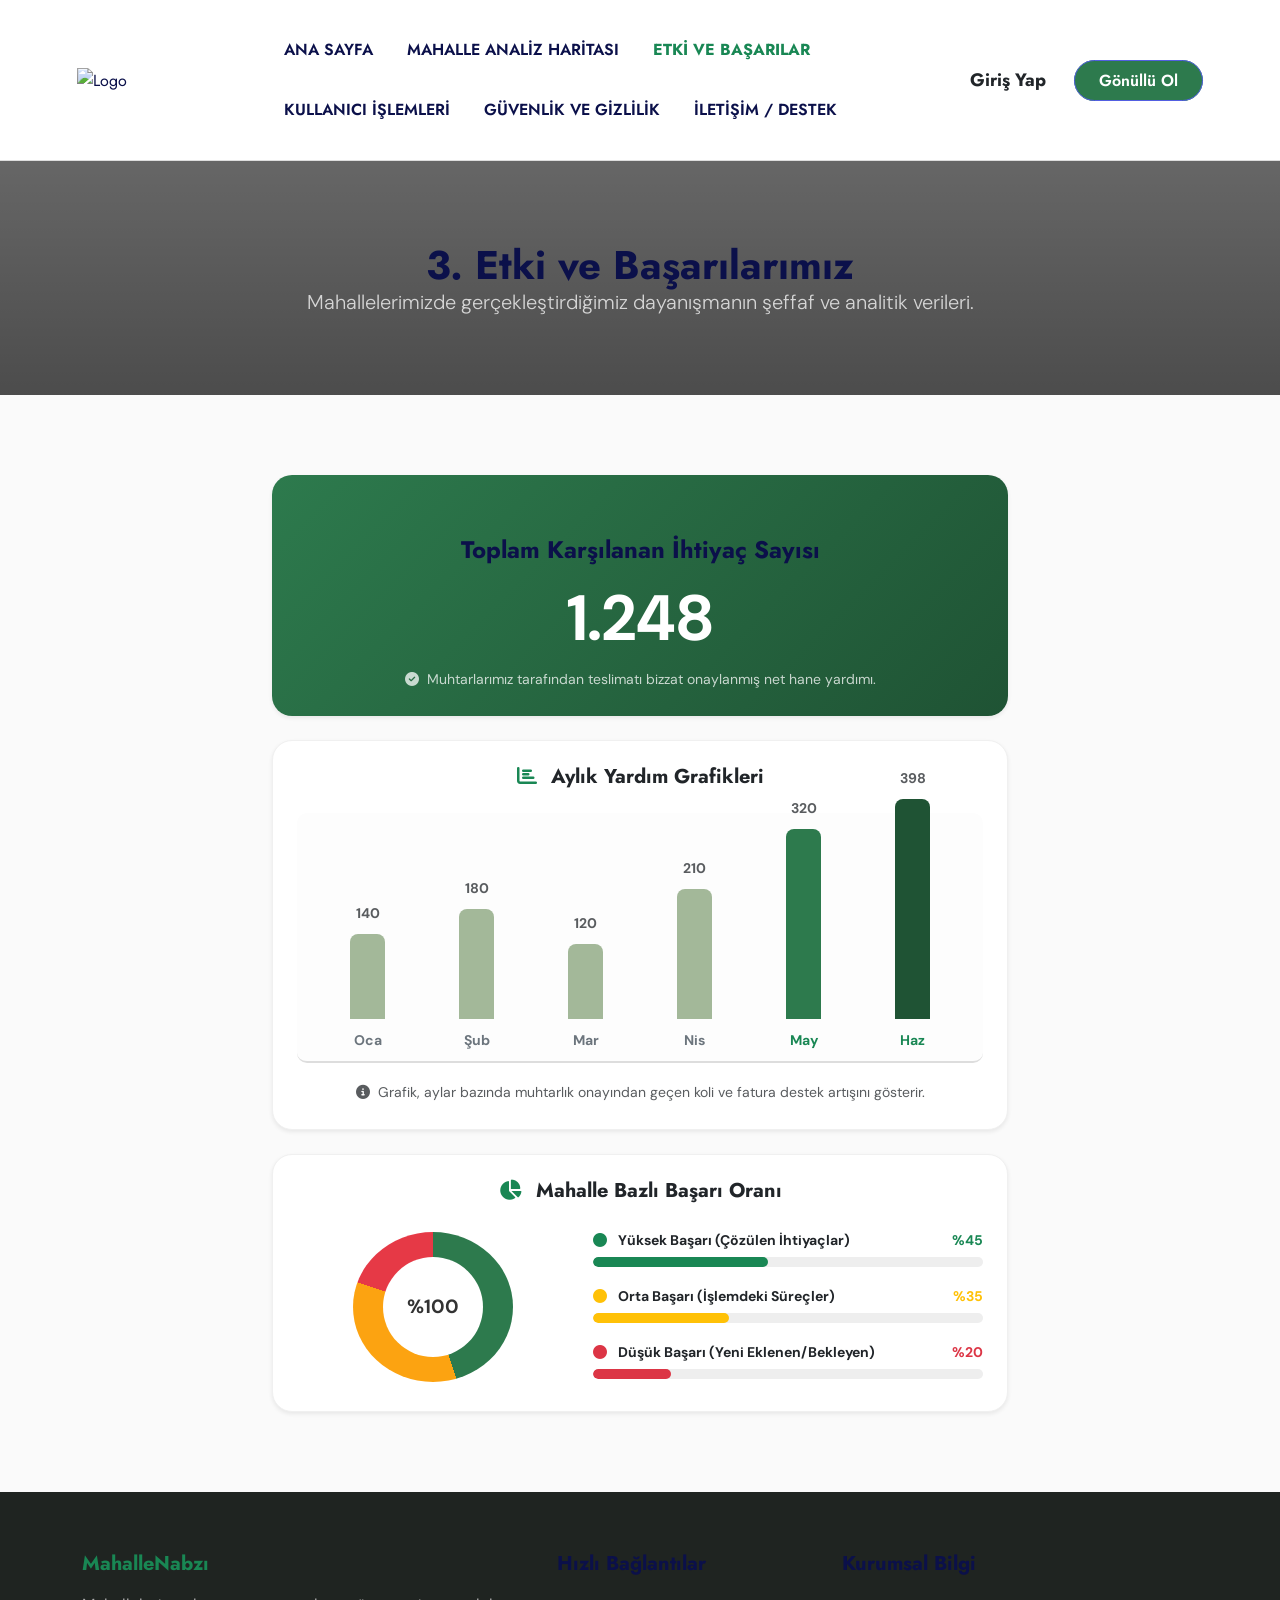
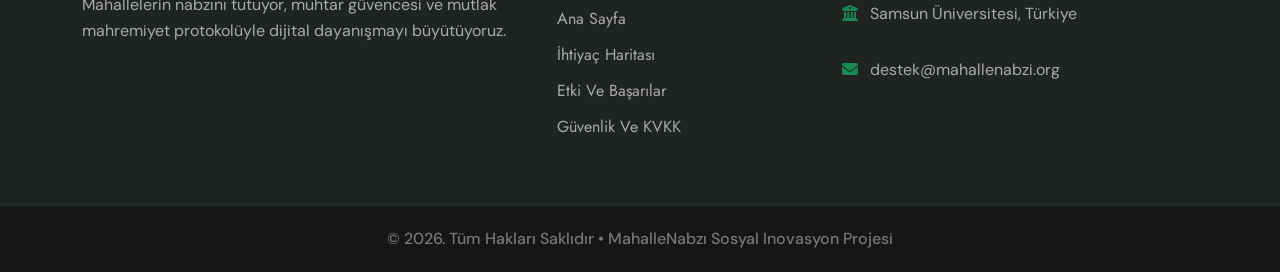
==== commit 77c93427: "etki ve basarilar sayfası oluşturuldu" ====
--- a/eduleb/etki-basarilar.html
+++ b/eduleb/etki-basarilar.html
@@ -1,347 +1,200 @@
 <!DOCTYPE html>
-<html lang="en">
+<html lang="tr">
 
 	<head>
-		<!-- Meta -->
 		<meta charset="utf-8">
 		<meta http-equiv="X-UA-Compatible" content="IE=edge">
 		<meta name="viewport" content="width=device-width, initial-scale=1, shrink-to-fit=no">
-		<!-- The above 3 meta tags *must* come first in the head; any other head content must come *after* these tags -->
-		<meta name="description" content="Eduleb - Education HTML Template">
-		<meta name="keywords" content="agency, business, corporate, creative, html5, modern, multipurpose, One Page, parallax, startup">		
-		<!-- SITE TITLE -->
-		<title>Eduleb - Education HTML Template</title>			
-		<!-- Latest Bootstrap min CSS -->
+		
+		<title>Etki ve Başarılarımız - MahalleNabzı</title>			
+		
 		<link rel="stylesheet" href="assets/bootstrap/css/bootstrap.min.css">		
-		<!-- Google Font -->
-		<link href="https://fonts.googleapis.com/css2?family=DM+Sans:ital,opsz,wght@0,9..40,100..1000;1,9..40,100..1000&display=swap" rel="stylesheet">
-		<link href="https://fonts.googleapis.com/css2?family=Jost:ital,wght@0,100..900;1,100..900&display=swap" rel="stylesheet">
-		<!-- Font Awesome CSS -->
+		<link href="https://fonts.googleapis.com/css2?family=DM+Sans:opsz,wght@9..40,100..1000&family=Jost:wght@100..900&display=swap" rel="stylesheet">
 		<link rel="stylesheet" href="https://cdnjs.cloudflare.com/ajax/libs/font-awesome/6.5.2/css/all.min.css">
-		<link rel="stylesheet" href="assets/fonts/font-awesome.min.css">
 		<link rel="stylesheet" href="assets/fonts/themify-icons.css">
-		<!--- owl carousel Css-->
-		<link rel="stylesheet" href="assets/owlcarousel/css/owl.carousel.css">
-		<link rel="stylesheet" href="assets/owlcarousel/css/owl.theme.css">	
-		<!--jquery-simple-mobilemenu Css-->
-        <link rel="stylesheet" href="assets/css/jquery-simple-mobilemenu.css">			
-		<!-- MAGNIFIC CSS -->
-		<link rel="stylesheet" href="assets/css/magnific-popup.css">		
-		<!-- animate CSS -->
-		<link rel="stylesheet" href="assets/css/animate.css">	
-		<!-- Style CSS -->					
 		<link rel="stylesheet" href="assets/css/style.css">					
-		<!-- HTML5 shim and Respond.js IE8 support of HTML5 elements and media queries -->
-		<!-- WARNING: Respond.js doesn't work if you view the page via file:// -->
-		<!--[if lt IE 9]>
-		  <script src="https://oss.maxcdn.com/html5shiv/3.7.2/html5shiv.min.js"></script>
-		  <script src="https://oss.maxcdn.com/respond/1.4.2/respond.min.js"></script>
-		<![endif]-->
 	</head>
 	
-    <body data-spy="scroll" data-offset="80">
-
-		<!-- START PRELOADER -->
-		<div class="preloaders">
-			<span class="loader"></span>
-		</div>
-		<!-- END PRELOADER -->		
-
-		<!-- START NAVBAR -->  
+    <body>
+
 		<div id="navigation" class="navbar-light bg-faded site-navigation">
 			<div class="container-fluid">
-				<div class="row">
-					<div class="col-20 align-self-center">
+				<div class="row d-flex align-items-center justify-content-between">
+					
+					<div class="col-lg-2 col-md-3 col-sm-4 align-self-center">
 						<div class="site-logo">
-							<a href="index.html"><img src="assets/img/logo.png" alt=""></a>          				
-						</div>
-					</div><!--- END Col -->
+							<a href="index.html"><img src="https://cdn-icons-png.flaticon.com/256/3480/3480518.png" alt="Logo" style="max-height: 50px;"></a>                                 
+						</div>
+					</div>
 					
-					<div class="col-60 d-flex">
+					<div class="col-lg-7 col-md-6 d-flex justify-content-center">
 						<nav id="main-menu">
 							<ul>
-								<li class="menu-item-has-children"><a href="#">Home</a>
-									<ul>										
-										<li><a href="index.html">Home 01</a></li>
-										<li><a href="index2.html">Home 02</a></li>
-									</ul>
-								</li>
-								<li><a href="about.html">About</a></li>				  				  
-								<li class="menu-item-has-children"><a href="course.html">Course</a>
-									<ul>										
-										<li><a href="course.html">Course</a></li>
-										<li><a href="course_details.html">Course Details</a></li>
-									</ul>
-								</li>								
-								<li class="menu-item-has-children"><a href="#">Pages</a>
-									<ul>										
-										<li><a href="instructor.html">Instructor</a></li>
-										<li><a href="ins_details.html">Instructor Details</a></li>
-										<li><a href="pricing.html">Pricing Plan</a></li>
-										<li><a href="faq.html">Faq Page</a></li>			
-										<li><a href="404.html">404</a></li>				
-									</ul>
-								</li>							
-								<li class="menu-item-has-children"><a href="blog.html">Blog</a>
-									<ul>										
-										<li><a href="blog.html">Blog</a></li>
-										<li><a href="blog_single.html">Blog Details</a></li>
-									</ul>
-								</li>							  
-								<li><a href="contact.html">Contact</a></li>
+								<li><a href="index.html">Ana Sayfa</a></li>
+								<li><a href="mahalle-analizi.html">Mahalle Analiz Haritası</a></li>
+								<li><a href="etki-basarilar.html" class="text-success fw-bold">Etki ve Başarılar</a></li>
+								<li><a href="kullanici-islemleri.html">Kullanıcı İşlemleri</a></li>
+								<li><a href="guvenlik-gizlilik.html">Güvenlik ve Gizlilik</a></li>
+								<li><a href="iletisim-destek.html">İletişim / Destek</a></li>
 							</ul>
 						</nav>
-					</div><!--- END Col -->
+					</div>
+
+					<div class="col-lg-3 col-md-3 text-end d-none d-lg-block">
+						<a href="kullanici-islemleri.html" class="header-btn px-3 py-2 me-2 text-decoration-none text-dark fw-bold">Giriş Yap</a>
+						<a href="kullanici-islemleri.html" class="btn_one px-4 py-2 text-white text-decoration-none rounded-pill" style="background: #2d7a4d; font-weight:600;">Gönüllü Ol</a>
+					</div>
+
+				</div></div></div>    
+		<section class="section-top" style="background: linear-gradient(rgba(0,0,0,0.6), rgba(0,0,0,0.7)), url('https://images.unsplash.com/photo-1460925895917-afdab827c52f?auto=format&fit=crop&q=80&w=1200') center/cover; padding: 80px 0; color: #fff;">
+			<div class="container text-center">
+				<h1 class="fw-bold">3. Etki ve Başarılarımız</h1>
+				<p class="lead opacity-75">Mahallelerimizde gerçekleştirdiğimiz dayanışmanın şeffaf ve analitik verileri.</p>
+			</div>
+		</section>  
+		<section class="impact-area section-padding" style="background: #fafafa; padding: 80px 0;">
+			<div class="container">
+				<div class="row justify-content-center g-4">
 					
-					<div class="col-20 d-none d-xl-block text-end align-self-center">
-						<a href="#" class="header-btn">Sign In</a>
-						<a href="contact.html" class="btn_one">Sign Up</a>
-					</div><!--- END Col -->
-					
-					<ul class="mobile_menu">						
-						<li><a href="#">Home</a>
-							<ul class="sub-menu">										
-								<li><a href="index.html">Home 01</a></li>
-								<li><a href="index2.html">Home 02</a></li>						
-							</ul>
-						</li>	
-						<li><a href="about.html">About</a></li>						
-						<li><a href="#">Course</a>
-							<ul class="sub-menu">										
-								<li><a href="course.html">Course</a></li>
-								<li><a href="course_details.html">Course Deails</a></li>									
-							</ul>
-						</li>
-						<li><a href="#">Pages</a>
-							<ul class="sub-menu">									
-								<li><a href="instructor.html">Instructor</a></li>
-								<li><a href="ins_details.html">Instructor Details</a></li>
-								<li><a href="pricing.html">Pricing Plan</a></li>
-								<li><a href="faq.html">Faq Page</a></li>			
-								<li><a href="404.html">404</a></li>							
-							</ul>
-						</li>			
-						<li><a href="blog.html">Blog</a>
-							<ul class="sub-menu">										
-								<li><a href="blog.html">Blog</a></li>
-								<li><a href="blog_single.html">Blog Details</a></li>
-							</ul>
-						</li>						
-						<li><a href="contact.html">Contact</a></li>
-					</ul>			
-				</div><!--- END ROW -->
-			</div><!--- END CONTAINER -->
-		</div> 	  
-		<!-- END NAVBAR -->		
-
-		<!-- START SECTION TOP -->
-		<section class="section-top">
-			<div class="container">
-				<div class="col-lg-10 offset-lg-1 text-center">
-					<div class="section-top-title wow fadeInRight" data-wow-duration="1s" data-wow-delay="0.3s" data-wow-offset="0">
-						<h1>All Course</h1>
-						<ul>
-							<li><a href="index.html">Home</a></li>
-							<li> / Course</li>
-						</ul>
-					</div><!-- //.HERO-TEXT -->
-				</div><!--- END COL -->
-			</div><!--- END CONTAINER -->
-		</section>	
-		<!-- END SECTION TOP -->
-		
-		<!-- START COURSE -->
-		<section class="home_course section-padding">
-			<div class="container">			
-				<div class="row">
-					<div class="col-lg-4 col-sm-6 col-xs-12">
-						<div class="single_course">
-							<div class="single_c_img">
-								<img src="assets/img/course/1.png" class="img-fluid" alt="course-image" />
-								<span>Education</span>
+					<div class="col-lg-8 col-md-12">
+						<div class="card border-0 shadow-sm p-4 text-center text-white" style="border-radius: 20px; background: linear-gradient(135deg, #2d7a4d, #1f5334);">
+							<div class="mb-2" style="font-size: 3rem;"><i class="fa-solid fa-people-holding"></i></div>
+							<h4 class="fw-bold mb-3">Toplam Karşılanan İhtiyaç Sayısı</h4>
+							<div class="display-3 fw-bold mb-2">1.248</div>
+							<p class="m-0 opacity-75 small"><i class="fa-solid fa-circle-check me-1"></i> Muhtarlarımız tarafından teslimatı bizzat onaylanmış net hane yardımı.</p>
+						</div>
+					</div>
+
+					<div class="col-lg-8 col-md-12">
+						<div class="card border-0 shadow-sm p-4" style="border-radius: 20px; background: #ffffff; border: 1px solid #f0f0f0 !important;">
+							<h5 class="fw-bold mb-4 text-dark text-center"><i class="fa-solid fa-chart-bar text-success me-2"></i> Aylık Yardım Grafikleri</h5>
+							
+							<div class="d-flex align-items-end justify-content-between px-3 pt-4 pb-2" style="height: 250px; border-bottom: 2px solid #ddd; background: #fdfdfd; border-radius: 10px;">
+								
+								<div class="d-flex flex-column align-items-center flex-grow-1">
+									<span class="small fw-bold text-muted mb-2">140</span>
+									<div style="width: 35px; height: 85px; background: #a3b899; border-radius: 8px 8px 0 0; transition: 0.3s;" class="chart-bar-hover"></div>
+									<span class="small fw-bold mt-2 text-secondary">Oca</span>
+								</div>
+								
+								<div class="d-flex flex-column align-items-center flex-grow-1">
+									<span class="small fw-bold text-muted mb-2">180</span>
+									<div style="width: 35px; height: 110px; background: #a3b899; border-radius: 8px 8px 0 0; transition: 0.3s;" class="chart-bar-hover"></div>
+									<span class="small fw-bold mt-2 text-secondary">Şub</span>
+								</div>
+								
+								<div class="d-flex flex-column align-items-center flex-grow-1">
+									<span class="small fw-bold text-muted mb-2">120</span>
+									<div style="width: 35px; height: 75px; background: #a3b899; border-radius: 8px 8px 0 0; transition: 0.3s;" class="chart-bar-hover"></div>
+									<span class="small fw-bold mt-2 text-secondary">Mar</span>
+								</div>
+								
+								<div class="d-flex flex-column align-items-center flex-grow-1">
+									<span class="small fw-bold text-muted mb-2">210</span>
+									<div style="width: 35px; height: 130px; background: #a3b899; border-radius: 8px 8px 0 0; transition: 0.3s;" class="chart-bar-hover"></div>
+									<span class="small fw-bold mt-2 text-secondary">Nis</span>
+								</div>
+								
+								<div class="d-flex flex-column align-items-center flex-grow-1">
+									<span class="small fw-bold text-muted mb-2">320</span>
+									<div style="width: 35px; height: 190px; background: #2d7a4d; border-radius: 8px 8px 0 0; transition: 0.3s;" class="chart-bar-hover"></div>
+									<span class="small fw-bold mt-2 text-success fw-bold">May</span>
+								</div>
+								
+								<div class="d-flex flex-column align-items-center flex-grow-1">
+									<span class="small fw-bold text-muted mb-2">398</span>
+									<div style="width: 35px; height: 220px; background: #1f5334; border-radius: 8px 8px 0 0; transition: 0.3s;" class="chart-bar-hover"></div>
+									<span class="small fw-bold mt-2 text-success fw-bold">Haz</span>
+								</div>
+
 							</div>
-							<i class="fa fa-star"></i><i class="fa fa-star"></i><i class="fa fa-star"></i><i class="fa fa-star"></i><i class="fa fa-star"></i>
-							<h4><a href="course.html">Complete User fundamentals beginners to advanced</a></h4>
-							<p><span class="ti-book"> </span> 12 Course</p>
-							<p><span class="ti-alarm-clock"> </span>2 Hrs 32 Min</p>
-							<div class="price">Course Fee - 99$</div>
-						</div>
-					</div><!-- END COL -->
-					<div class="col-lg-4 col-sm-6 col-xs-12">
-						<div class="single_course">
-							<div class="single_c_img">
-								<img src="assets/img/course/2.png" class="img-fluid" alt="course-image" />
-								<span>UI/UX</span>
+							<p class="text-muted text-center small mt-3 m-0"><i class="fa-solid fa-info-circle me-1"></i> Grafik, aylar bazında muhtarlık onayından geçen koli ve fatura destek artışını gösterir.</p>
+						</div>
+					</div>
+
+					<div class="col-lg-8 col-md-12">
+						<div class="card border-0 shadow-sm p-4" style="border-radius: 20px; background: #ffffff; border: 1px solid #f0f0f0 !important;">
+							<h5 class="fw-bold mb-4 text-dark text-center"><i class="fa-solid fa-chart-pie text-success me-2"></i> Mahalle Bazlı Başarı Oranı</h5>
+							
+							<div class="row align-items-center">
+								<div class="col-md-5 text-center mb-3 mb-md-0">
+									<div class="custom-donut-chart mx-auto d-flex align-items-center justify-content-center" style="width: 160px; height: 150px; border-radius: 50%; background: conic-gradient(#2d7a4d 0% 45%, #fca311 45% 80%, #e63946 80% 100%); position: relative;">
+										<div class="donut-center" style="width: 100px; height: 100px; background: #fff; border-radius: 50%; display: flex; align-items: center; justify-content: center; font-weight: 700; color: #333; font-size: 1.2rem;">%100</div>
+									</div>
+								</div>
+								<div class="col-md-7">
+									<div class="mb-3">
+										<div class="d-flex justify-content-between small fw-bold mb-1">
+											<span><i class="fa-solid fa-circle text-success me-2"></i> Yüksek Başarı (Çözülen İhtiyaçlar)</span>
+											<span class="text-success">%45</span>
+										</div>
+										<div class="progress" style="height: 10px; border-radius: 50px; background: #eee;">
+											<div class="progress-bar bg-success" style="width: 45%; border-radius: 50px;"></div>
+										</div>
+									</div>
+									
+									<div class="mb-3">
+										<div class="d-flex justify-content-between small fw-bold mb-1">
+											<span><i class="fa-solid fa-circle text-warning me-2"></i> Orta Başarı (İşlemdeki Süreçler)</span>
+											<span class="text-warning">%35</span>
+										</div>
+										<div class="progress" style="height: 10px; border-radius: 50px; background: #eee;">
+											<div class="progress-bar bg-warning" style="width: 35%; border-radius: 50px;"></div>
+										</div>
+									</div>
+									
+									<div class="mb-2">
+										<div class="d-flex justify-content-between small fw-bold mb-1">
+											<span><i class="fa-solid fa-circle text-danger me-2"></i> Düşük Başarı (Yeni Eklenen/Bekleyen)</span>
+											<span class="text-danger">%20</span>
+										</div>
+										<div class="progress" style="height: 10px; border-radius: 50px; background: #eee;">
+											<div class="progress-bar bg-danger" style="width: 20%; border-radius: 50px;"></div>
+										</div>
+									</div>
+								</div>
 							</div>
-							<i class="fa fa-star"></i><i class="fa fa-star"></i><i class="fa fa-star"></i><i class="fa fa-star"></i><i class="fa fa-star"></i>
-							<h4><a href="course.html">Advanced Android 12 & Kotlin Development Course</a></h4>
-							<p><span class="ti-book"> </span> 41 Course</p>
-							<p><span class="ti-alarm-clock"> </span>3 Hrs 32 Min</p>
-							<div class="price">Course Fee - 49$</div>
-						</div>
-					</div><!-- END COL -->
-					<div class="col-lg-4 col-sm-6 col-xs-12">
-						<div class="single_course">
-							<div class="single_c_img">
-								<img src="assets/img/course/3.png" class="img-fluid" alt="course-image" />
-								<span>Lifestyle</span>
-							</div>
-							<i class="fa fa-star"></i><i class="fa fa-star"></i><i class="fa fa-star"></i><i class="fa fa-star"></i><i class="fa fa-star"></i>
-							<h4><a href="course.html">Complete HTML, CSS and Javascript Course</a></h4>
-							<p><span class="ti-book"> </span> 32 Course</p>
-							<p><span class="ti-alarm-clock"> </span>2 Hrs 32 Min</p>
-							<div class="price">Course Fee - Free</div>
-						</div>
-					</div><!-- END COL -->
-					<div class="col-lg-4 col-sm-6 col-xs-12">
-						<div class="single_course">
-							<div class="single_c_img">
-								<img src="assets/img/course/4.png" class="img-fluid" alt="course-image" />
-								<span>Science</span>
-							</div>
-							<i class="fa fa-star"></i><i class="fa fa-star"></i><i class="fa fa-star"></i><i class="fa fa-star"></i><i class="fa fa-star"></i>
-							<h4><a href="course.html">IOS and Swift Complete iOS Application Development</a></h4>
-							<p><span class="ti-book"> </span> 19 Course</p>
-							<p><span class="ti-alarm-clock"> </span>2 Hrs 32 Min</p>
-							<div class="price">Course Fee - 59$</div>
-						</div>
-					</div><!-- END COL -->
-					<div class="col-lg-4 col-sm-6 col-xs-12">
-						<div class="single_course">
-							<div class="single_c_img">
-								<img src="assets/img/course/5.png" class="img-fluid" alt="course-image" />
-								<span>Modern</span>
-							</div>
-							<i class="fa fa-star"></i><i class="fa fa-star"></i><i class="fa fa-star"></i><i class="fa fa-star"></i><i class="fa fa-star"></i>
-							<h4><a href="course.html">Learn graphics design with a best IT Trainer</a></h4>
-							<p><span class="ti-book"> </span> 22 Course</p>
-							<p><span class="ti-alarm-clock"> </span>2 Hrs 32 Min</p>
-							<div class="price">Course Fee - 79$</div>
-						</div>
-					</div><!-- END COL -->
-					<div class="col-lg-4 col-sm-6 col-xs-12">
-						<div class="single_course">
-							<div class="single_c_img">
-								<img src="assets/img/course/6.png" class="img-fluid" alt="course-image" />
-								<span>Marketing</span>
-							</div>
-							<i class="fa fa-star"></i><i class="fa fa-star"></i><i class="fa fa-star"></i><i class="fa fa-star"></i><i class="fa fa-star"></i>
-							<h4><a href="course.html">Complete data science for your next business</a></h4>
-							<p><span class="ti-book"> </span> 11 Course</p>
-							<p><span class="ti-alarm-clock"> </span>2 Hrs 32 Min</p>
-							<div class="price">Course Fee - 39$</div>
-						</div>
-					</div><!-- END COL -->						
-				</div><!--- END ROW -->
-			</div><!--- END CONTAINER -->		
-		</section>
-		<!-- END COURSE -->		
-		
-		<!-- START FOOTER -->
-		<div class="footer section-padding">
+
+						</div>
+					</div>
+
+				</div></div></section>
+		<div class="footer section-padding" style="background: #1f2421; color: #fff; padding: 60px 0;">
 			<div class="container">				
 				<div class="row">						
+					<div class="col-lg-5 col-sm-6 col-xs-12">
+						<div class="single_footer">
+							<h4 class="fw-bold text-success mb-3">MahalleNabzı</h4>
+							<p style="color: #aaa;">Mahallelerin nabzını tutuyor, muhtar güvencesi ve mutlak mahremiyet protokolüyle dijital dayanışmayı büyütüyoruz.</p>
+						</div>			
+					</div>				
 					<div class="col-lg-3 col-sm-6 col-xs-12">
 						<div class="single_footer">
-							<a href="index.html"><img src="assets/img/logo.png" alt=""></a>         
-							<p>Lorem ipsum dolor sit amet, consectetur adipiscing elit. Fusce vitae risus nec dui venenatis dignissim.</p>
-							<div class="social_profile">
-								<ul>
-									<li><a class="f_facebook" href="#"><i class="fa-solid fa-x"></i></a></li>
-									<li><a class="f_twitter" href="#"><i class="fa-brands fa-facebook-f"></i></a></li>
-									<li><a class="f_instagram"href="#"><i class="fa-brands fa-instagram"></i></a></li>
-									<li><a class="f_linkedin" href="#"><i class="fa-brands fa-linkedin-in"></i></a></li>
-								</ul>
-							</div>
-						</div>			
-					</div><!--- END COL -->						
-					<div class="col-lg-2 col-sm-6 col-xs-12">
+							<h4>Hızlı Bağlantılar</h4>
+							<ul class="list-unstyled">
+								<li><a href="index.html" class="text-decoration-none" style="color:#aaa;">Ana Sayfa</a></li>
+								<li><a href="mahalle-analizi.html" class="text-decoration-none" style="color:#aaa;">İhtiyaç Haritası</a></li>
+								<li><a href="etki-basarilar.html" class="text-decoration-none" style="color:#aaa;">Etki ve Başarılar</a></li>
+								<li><a href="guvenlik-gizlilik.html" class="text-decoration-none" style="color:#aaa;">Güvenlik ve KVKK</a></li>
+							</ul>
+						</div>
+					</div>	
+					<div class="col-lg-4 col-sm-6 col-xs-12">
 						<div class="single_footer">
-							<h4>About Eduleb</h4>
-							<ul>
-								<li><a href="#">About us</a></li>
-								<li><a href="#">Instructor Registration</a></li>
-								<li><a href="#">Become A Teacher</a></li>
-								<li><a href="#">All Instrustors</a></li>
-								<li><a href="#">Asked Question</a></li>
-								<li><a href="#">Contact us</a></li>
-							</ul>
-						</div>
-					</div><!--- END COL -->	
-					<div class="col-lg-2 col-sm-6 col-xs-12">
-						<div class="single_footer">
-							<h4>Popular Courese</h4>
-							<ul>
-								<li><a href="#">Development</a></li>
-								<li><a href="#">Arts & design</a></li>
-								<li><a href="#">Visual Design</a></li>
-								<li><a href="#">Graphic Design</a></li>
-								<li><a href="#">Code Inspection</a></li>						
-								<li><a href="#">Digital Marketing</a></li>						
-							</ul>
-						</div>
-					</div><!--- END COL -->
-					<div class="col-lg-3 col-sm-6 col-xs-12">
-						<div class="single_footer">
-							<h4>Contact Info</h4>
-							<div class="sf_contact">
-								<span class="ti-map"></span>
-								<p>2570 Quadra Street Victoria Road, New York, Canada</p>
-							</div>
-							<div class="sf_contact">
-								<span class="ti-mobile"></span>
-								<p>+88 457 845 695</p>
-							</div>
-							<div class="sf_contact">
-								<span class="ti-mobile"></span>
-								<p><a href="tel:+88457845695">Contact Whatsapp</a></p>
-							</div>
-							<div class="sf_contact">
-								<span class="ti-email"></span>
-								<p>example@yourmail.com</p>
-							</div>
-						</div>
-					</div><!--- END COL -->						
-					<div class="col-lg-2 col-sm-6 col-xs-12">
-						<div class="single_footer">
-							<h4>Download App</h4>
-							<p>Download our app from app store and goole play store.</p>
-							<a href="index.html"><img src="assets/img/google-play.jpg" class="foot_img" alt=""></a>  
-							<a href="index.html"><img src="assets/img/app-store.jpg" class="foot_img" alt=""></a>  
-						</div>
-					</div><!--- END COL -->	
-				</div><!--- END ROW -->					
-			</div><!--- END CONTAINER -->
+							<h4>Kurumsal Bilgi</h4>
+							<p style="color: #aaa;"><i class="fa-solid fa-university text-success me-2"></i> Samsun Üniversitesi, Türkiye</p>
+							<p style="color: #aaa;"><i class="fa-solid fa-envelope text-success me-2"></i> destek@mahallenabzi.org</p>
+						</div>
+					</div>						
+				</div>					
+			</div>
 		</div>
-		<!-- END FOOTER -->	
-
-		<!-- START FOOTER COPYRIGHT -->	
-		<div class="foot_copy">
-			<div class="footer_copyright">
-				<p>&copy; 2024. All Rights Reserved by <a href="https://bestwpware.com/">Bestwpware</a> • Distributed by <a href="https://themewagon.com">ThemeWagon</a></p>
+		<div class="foot_copy" style="background: #141715; padding: 20px 0; border-top: 1px solid #2d2d2d;">
+			<div class="footer_copyright text-center">
+				<p style="margin: 0; color: #777;">&copy; 2026. Tüm Hakları Saklıdır • MahalleNabzı Sosyal Inovasyon Projesi</p>
 			</div>	
 		</div>
-		<!-- END FOOTER COPYRIGHT -->	
-	
-	<!-- Latest jQuery -->
 		<script src="assets/js/jquery-1.12.4.min.js"></script>
-	<!-- Latest compiled and minified Bootstrap -->
 		<script src="assets/bootstrap/js/bootstrap.min.js"></script>
-	<!-- modernizer JS -->		
-		<script src="assets/js/modernizr-2.8.3.min.js"></script>	
-	<!-- jquery-simple-mobilemenu.min -->
-		<script src="assets/js/jquery-simple-mobilemenu.js"></script>		
-	<!-- owl-carousel min js  -->
-		<script src="assets/owlcarousel/js/owl.carousel.min.js"></script>					
-	<!-- magnific-popup js -->               
-		<script src="assets/js/jquery.magnific-popup.min.js"></script>						
-	<!-- countTo js -->
-		<script src="assets/js/jquery.inview.min.js"></script>								
-	<!-- scrolltopcontrol js -->
-		<script src="assets/js/scrolltopcontrol.js"></script>			
-	<!-- WOW - Reveal Animations When You Scroll -->
-		<script src="assets/js/wow.min.js"></script>				
-	<!-- scripts js -->
-		<script src="assets/js/scripts.js"></script>
-    </body>
+	</body>
 </html>
--- a/eduleb/assets/css/style.css
+++ b/eduleb/assets/css/style.css
@@ -756,6 +756,7 @@
 	background: #fff;
 	padding: 40px;
 	box-shadow: 10px 15px 18px rgba(23, 23, 36, 0.03);
+	
 }
 .single_tp span {
 	width: 60px;
@@ -2798,3 +2799,20 @@
 * 18.END SECTION TOP DESIGN
 * ----------------------------------------------------------------------------------------
 */
+
+
+.custom-story-img {
+    width: 100% !important;
+    height: 450px !important; 
+    object-fit: cover !important; 
+    border-radius: 24px !important;
+    box-shadow: 0 20px 40px rgba(0, 0, 0, 0.08) ; 
+    transition: transform 0.4s cubic-bezier(0.165, 0.84, 0.44, 1), box-shadow 0.4s ease ;
+}
+
+
+.custom-story-img:hover {
+    transform: scale(1.02) translateY(-5px) !important;
+    box-shadow: 0 30px 50px rgba(0, 0, 0, 0.12) !important;
+}
+
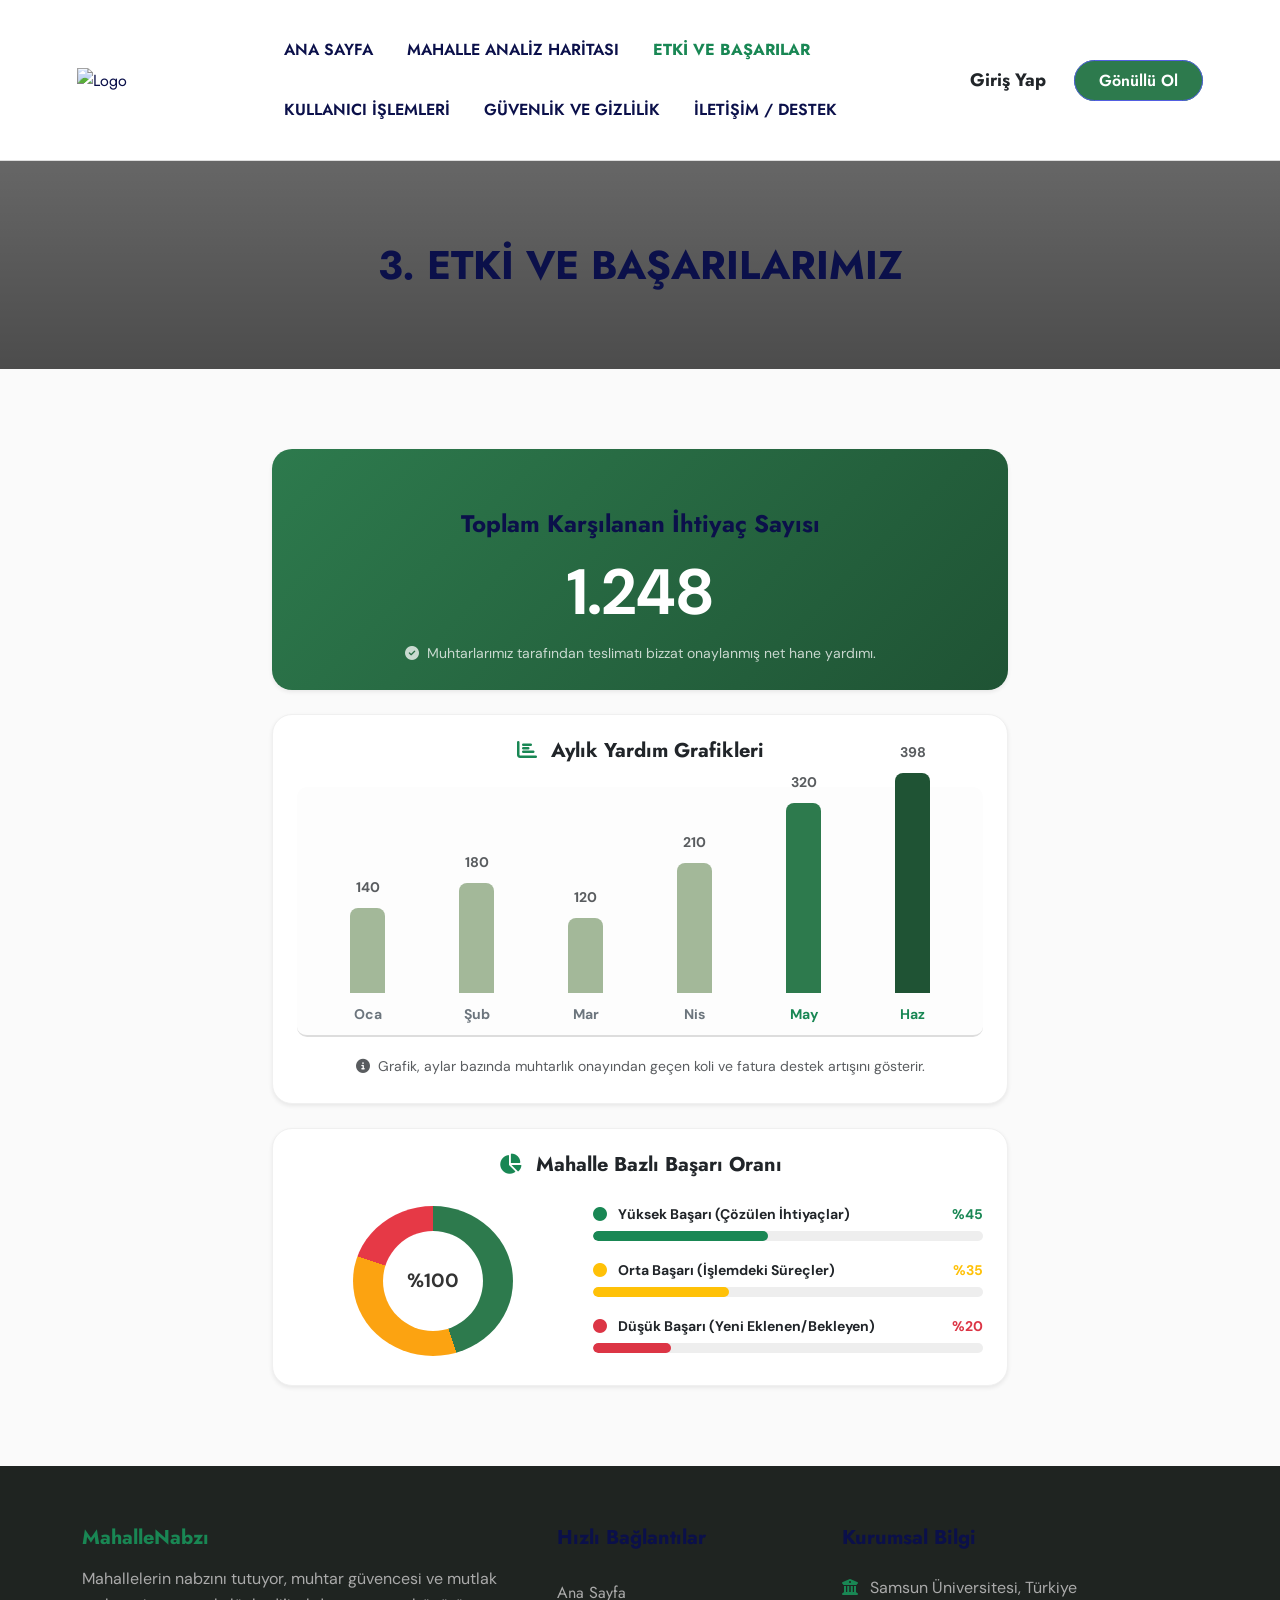
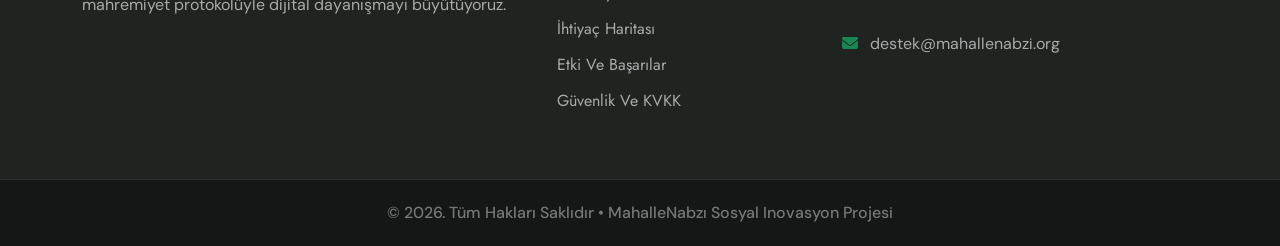
==== commit bfd826c6: "anasayfa giriş kısmı üst bülüm düzenlendi" ====
--- a/eduleb/etki-basarilar.html
+++ b/eduleb/etki-basarilar.html
@@ -46,12 +46,14 @@
 					</div>
 
 				</div></div></div>    
-		<section class="section-top" style="background: linear-gradient(rgba(0,0,0,0.6), rgba(0,0,0,0.7)), url('https://images.unsplash.com/photo-1460925895917-afdab827c52f?auto=format&fit=crop&q=80&w=1200') center/cover; padding: 80px 0; color: #fff;">
+		<section class="section-top" style="background: linear-gradient(rgba(0,0,0,0.6), rgba(0,0,0,0.7)), url('https://images.unsplash.com/photo-1574950578143-85f047743d98?auto=format&fit=crop&q=80&w=1200') center/cover; padding: 80px 0; color: #fff;">
 			<div class="container text-center">
-				<h1 class="fw-bold">3. Etki ve Başarılarımız</h1>
-				<p class="lead opacity-75">Mahallelerimizde gerçekleştirdiğimiz dayanışmanın şeffaf ve analitik verileri.</p>
+				<h1 class="fw-bold">3. ETKİ VE BAŞARILARIMIZ</h1>
+				
 			</div>
 		</section>  
+
+		
 		<section class="impact-area section-padding" style="background: #fafafa; padding: 80px 0;">
 			<div class="container">
 				<div class="row justify-content-center g-4">
@@ -194,6 +196,9 @@
 				<p style="margin: 0; color: #777;">&copy; 2026. Tüm Hakları Saklıdır • MahalleNabzı Sosyal Inovasyon Projesi</p>
 			</div>	
 		</div>
+
+
+		
 		<script src="assets/js/jquery-1.12.4.min.js"></script>
 		<script src="assets/bootstrap/js/bootstrap.min.js"></script>
 	</body>
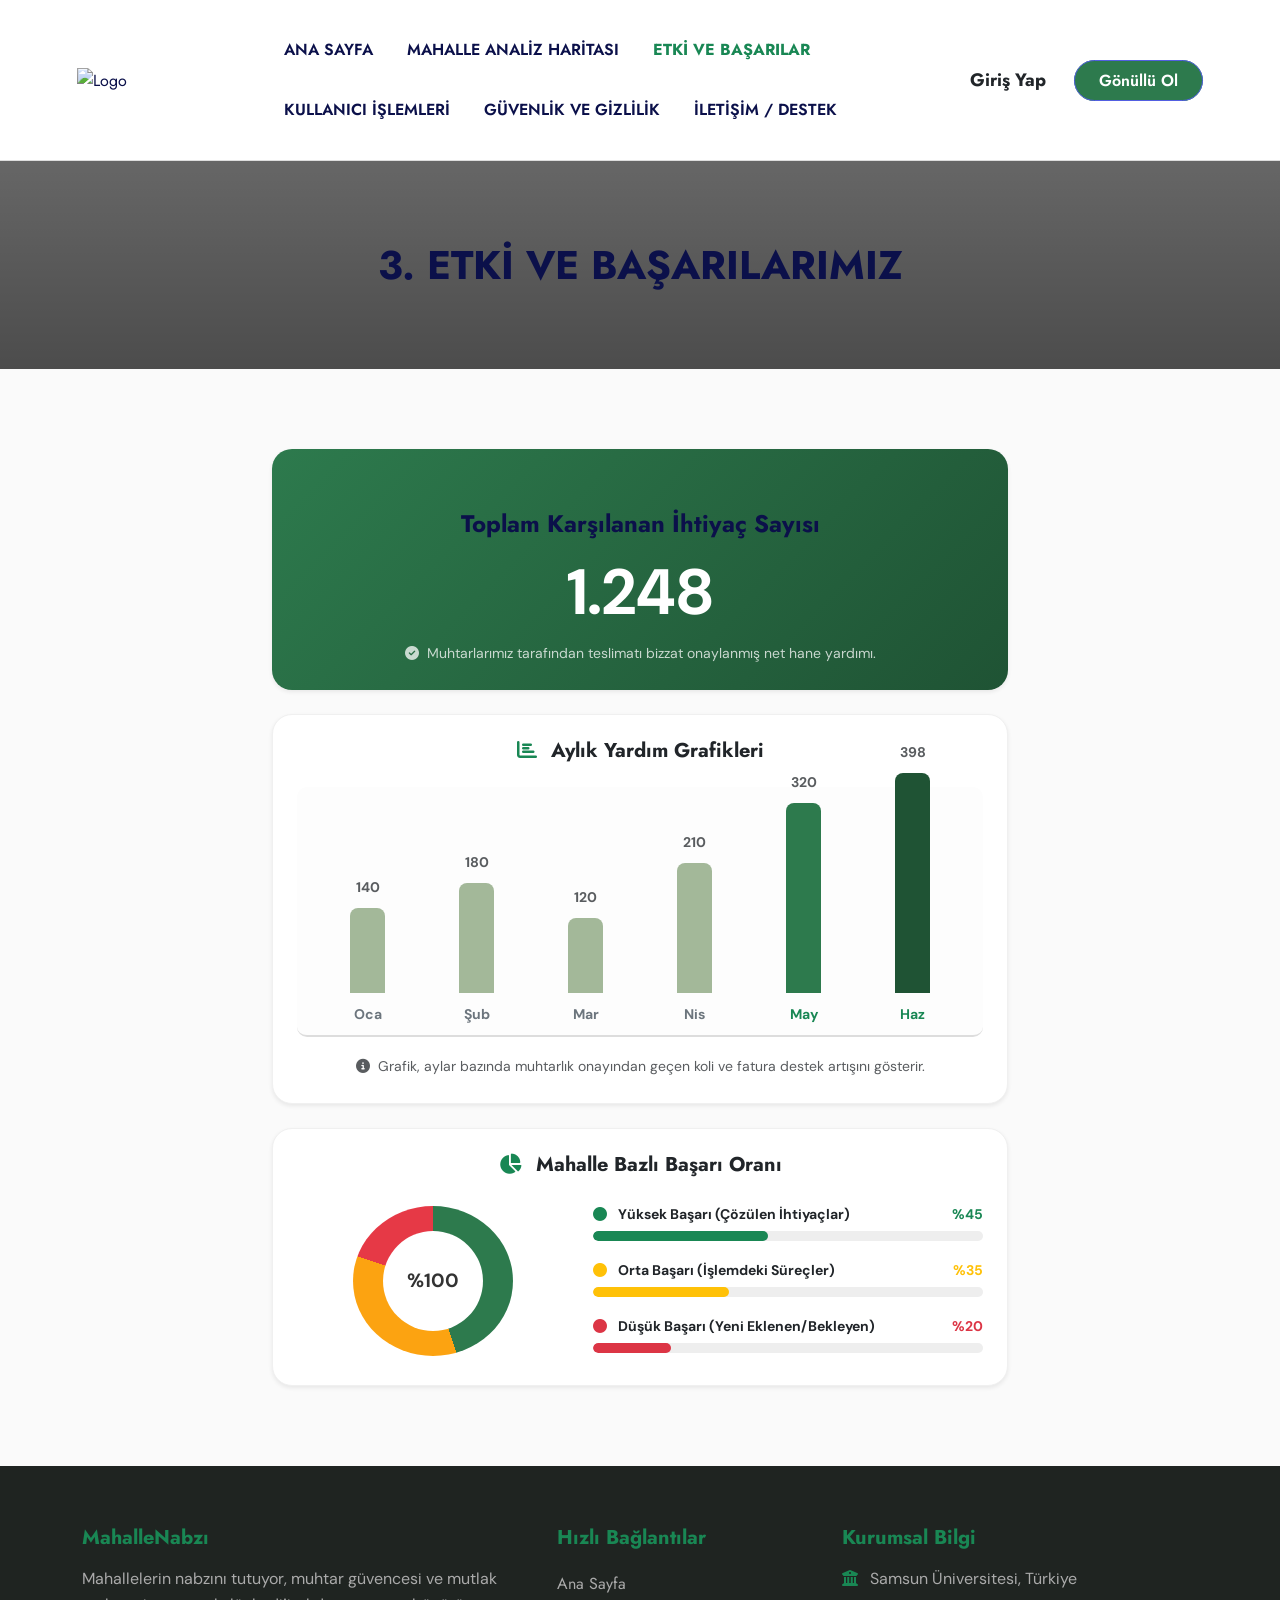
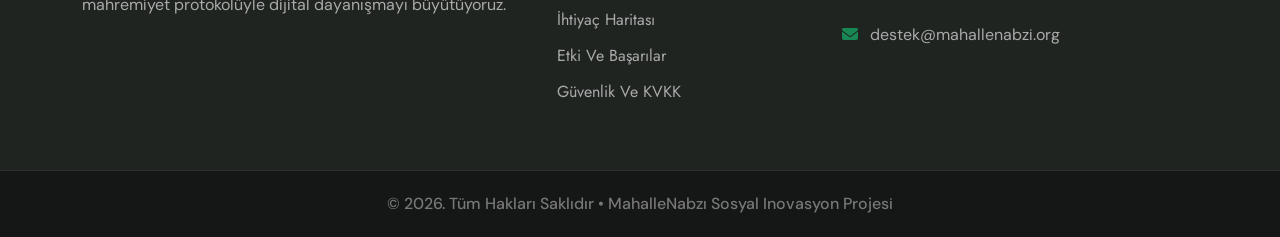
==== commit f7f51ca0: "Etki ve Başarılar Sayfası alt bölüm renkleri değiştirildi" ====
--- a/eduleb/etki-basarilar.html
+++ b/eduleb/etki-basarilar.html
@@ -172,7 +172,7 @@
 					</div>				
 					<div class="col-lg-3 col-sm-6 col-xs-12">
 						<div class="single_footer">
-							<h4>Hızlı Bağlantılar</h4>
+							<h4 class="fw-bold text-success mb-3">Hızlı Bağlantılar</h4>
 							<ul class="list-unstyled">
 								<li><a href="index.html" class="text-decoration-none" style="color:#aaa;">Ana Sayfa</a></li>
 								<li><a href="mahalle-analizi.html" class="text-decoration-none" style="color:#aaa;">İhtiyaç Haritası</a></li>
@@ -183,7 +183,7 @@
 					</div>	
 					<div class="col-lg-4 col-sm-6 col-xs-12">
 						<div class="single_footer">
-							<h4>Kurumsal Bilgi</h4>
+							<h4 class="fw-bold text-success mb-3">Kurumsal Bilgi</h4>
 							<p style="color: #aaa;"><i class="fa-solid fa-university text-success me-2"></i> Samsun Üniversitesi, Türkiye</p>
 							<p style="color: #aaa;"><i class="fa-solid fa-envelope text-success me-2"></i> destek@mahallenabzi.org</p>
 						</div>
